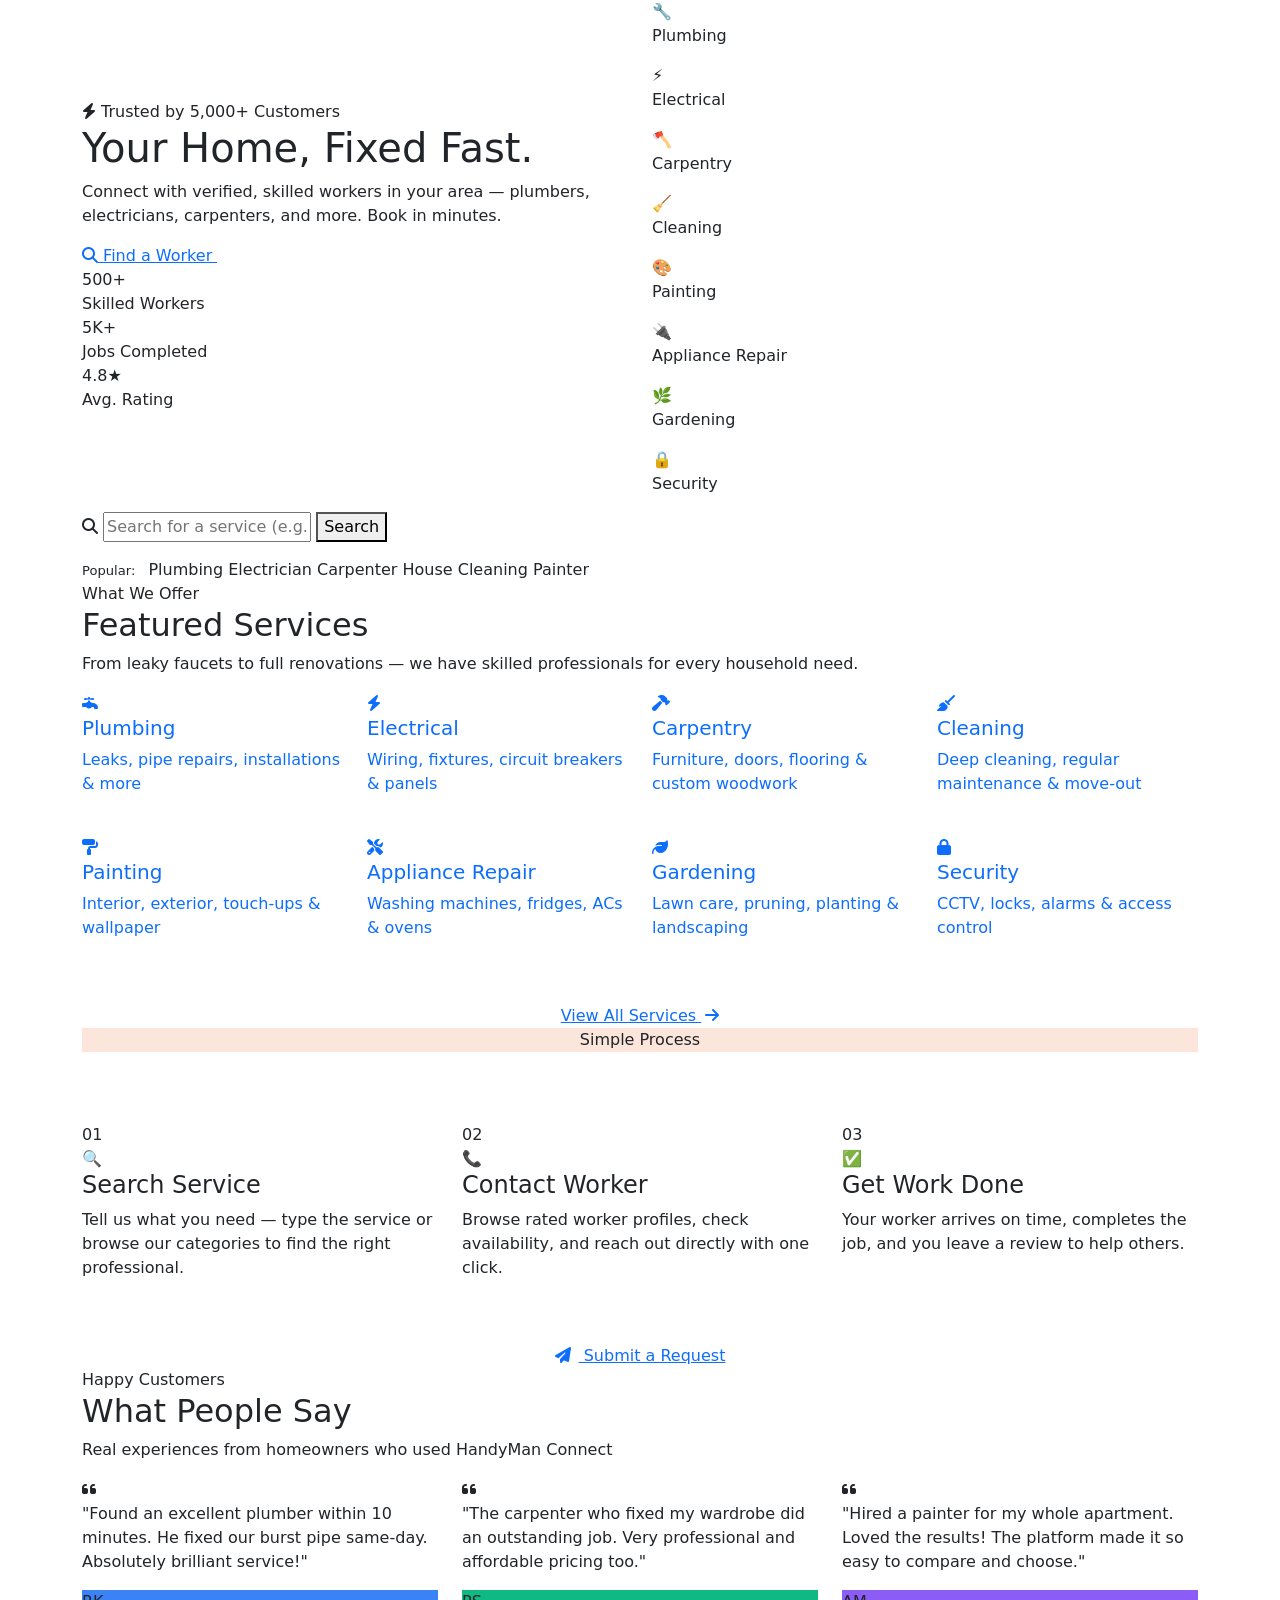
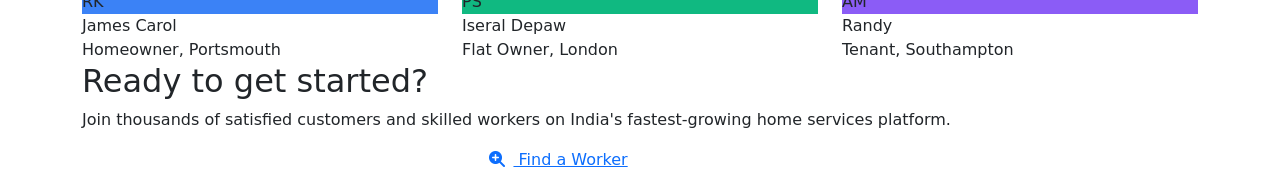
==== index.html @ c80f4ca5 "Create index.html" ====
<!DOCTYPE html>
<html lang="en">
<head>
  <meta charset="UTF-8" />
  <meta name="viewport" content="width=device-width, initial-scale=1.0"/>
  <title>HandyMan Connect — Find Local Workers</title>
  <meta name="description" content="Connect with trusted local plumbers, electricians, carpenters and more. HandyMan Connect — fast, easy, reliable.">

  <!-- Bootstrap 5 -->
  <link rel="stylesheet" href="https://cdnjs.cloudflare.com/ajax/libs/bootstrap/5.3.2/css/bootstrap.min.css"/>
  <!-- Font Awesome -->
  <link rel="stylesheet" href="https://cdnjs.cloudflare.com/ajax/libs/font-awesome/6.5.0/css/all.min.css"/>
  <!-- Custom CSS -->
  <link rel="stylesheet" href="css/style.css"/>
</head>
<body>

  <!-- Navbar placeholder injected by components.js -->
  <div id="navbar-placeholder"></div>

  <!-- ═══════════════════════════════ HERO ═══════════════════════════════ -->
  <section class="hero-section">
    <div class="container">
      <div class="row align-items-center">

        <!-- Left: Content -->
        <div class="col-lg-6">
          <div class="hero-label">
            <i class="fas fa-bolt"></i> Trusted by 5,000+ Customers
          </div>
          <h1 class="hero-title">
            Your Home,
            <span class="highlight">Fixed Fast.</span>
          </h1>
          <p class="hero-subtitle">
            Connect with verified, skilled workers in your area — plumbers, electricians, carpenters, and more. Book in minutes.
          </p>
          <div class="hero-actions">
            <a href="pages/workers.html" class="btn-primary-c">
              <i class="fas fa-search"></i> Find a Worker
            </a>
            <a href="pages/register.html" class="btn-outline-c" style="color:rgba(255,255,255,0.8); border-color:rgba(255,255,255,0.3);">
              <i class="fas fa-user-plus"></i> Register as Worker
            </a>
          </div>
          <div class="hero-stats">
            <div class="hero-stat">
              <div class="number">500<span>+</span></div>
              <div class="desc">Skilled Workers</div>
            </div>
            <div class="hero-stat">
              <div class="number">5K<span>+</span></div>
              <div class="desc">Jobs Completed</div>
            </div>
            <div class="hero-stat">
              <div class="number">4.8<span>★</span></div>
              <div class="desc">Avg. Rating</div>
            </div>
          </div>
        </div>

        <!-- Right: Visual cards -->
        <div class="col-lg-6 hero-visual">
          <div class="hero-card-grid">
            <div class="hero-mini-card">
              <div class="icon">🔧</div>
              <p>Plumbing</p>
            </div>
            <div class="hero-mini-card">
              <div class="icon">⚡</div>
              <p>Electrical</p>
            </div>
            <div class="hero-mini-card">
              <div class="icon">🪓</div>
              <p>Carpentry</p>
            </div>
            <div class="hero-mini-card">
              <div class="icon">🧹</div>
              <p>Cleaning</p>
            </div>
            <div class="hero-mini-card">
              <div class="icon">🎨</div>
              <p>Painting</p>
            </div>
            <div class="hero-mini-card">
              <div class="icon">🔌</div>
              <p>Appliance Repair</p>
            </div>
            <div class="hero-mini-card">
              <div class="icon">🌿</div>
              <p>Gardening</p>
            </div>
            <div class="hero-mini-card">
              <div class="icon">🔒</div>
              <p>Security</p>
            </div>
          </div>
        </div>

      </div>
    </div>
  </section>

  <!-- ═══════════════════════════ SEARCH BAR ════════════════════════════ -->
  <section class="search-section">
    <div class="container">
      <div class="search-bar-wrap">
        <span class="search-icon"><i class="fas fa-search"></i></span>
        <input type="text" id="mainSearch" placeholder="Search for a service (e.g. plumber, electrician...)"/>
        <button id="searchBtn">Search</button>
      </div>
      <div class="search-tags mt-3">
        <span class="me-2" style="color:var(--text-muted); font-size:0.82rem">Popular:</span>
        <span class="search-tag">Plumbing</span>
        <span class="search-tag">Electrician</span>
        <span class="search-tag">Carpenter</span>
        <span class="search-tag">House Cleaning</span>
        <span class="search-tag">Painter</span>
      </div>
    </div>
  </section>

  <!-- ═══════════════════════════ FEATURED SERVICES ═════════════════════════════ -->
  <section class="section-padding">
    <div class="container">
      <div class="section-header reveal">
        <div class="label">What We Offer</div>
        <h2>Featured Services</h2>
        <p>From leaky faucets to full renovations — we have skilled professionals for every household need.</p>
      </div>
      <div class="row g-4">
        <!-- Plumbing -->
        <div class="col-6 col-md-4 col-lg-3 reveal">
          <a href="pages/services.html" class="text-decoration-none">
            <div class="service-card">
              <div class="svc-icon svc-plumbing"><i class="fas fa-faucet"></i></div>
              <h5>Plumbing</h5>
              <p>Leaks, pipe repairs, installations & more</p>
            </div>
          </a>
        </div>
        <!-- Electrical -->
        <div class="col-6 col-md-4 col-lg-3 reveal">
          <a href="pages/services.html" class="text-decoration-none">
            <div class="service-card">
              <div class="svc-icon svc-electrical"><i class="fas fa-bolt"></i></div>
              <h5>Electrical</h5>
              <p>Wiring, fixtures, circuit breakers & panels</p>
            </div>
          </a>
        </div>
        <!-- Carpentry -->
        <div class="col-6 col-md-4 col-lg-3 reveal">
          <a href="pages/services.html" class="text-decoration-none">
            <div class="service-card">
              <div class="svc-icon svc-carpentry"><i class="fas fa-hammer"></i></div>
              <h5>Carpentry</h5>
              <p>Furniture, doors, flooring & custom woodwork</p>
            </div>
          </a>
        </div>
        <!-- Cleaning -->
        <div class="col-6 col-md-4 col-lg-3 reveal">
          <a href="pages/services.html" class="text-decoration-none">
            <div class="service-card">
              <div class="svc-icon svc-cleaning"><i class="fas fa-broom"></i></div>
              <h5>Cleaning</h5>
              <p>Deep cleaning, regular maintenance & move-out</p>
            </div>
          </a>
        </div>
        <!-- Painting -->
        <div class="col-6 col-md-4 col-lg-3 reveal">
          <a href="pages/services.html" class="text-decoration-none">
            <div class="service-card">
              <div class="svc-icon svc-painting"><i class="fas fa-paint-roller"></i></div>
              <h5>Painting</h5>
              <p>Interior, exterior, touch-ups & wallpaper</p>
            </div>
          </a>
        </div>
        <!-- Appliance Repair -->
        <div class="col-6 col-md-4 col-lg-3 reveal">
          <a href="pages/services.html" class="text-decoration-none">
            <div class="service-card">
              <div class="svc-icon svc-appliance"><i class="fas fa-tools"></i></div>
              <h5>Appliance Repair</h5>
              <p>Washing machines, fridges, ACs & ovens</p>
            </div>
          </a>
        </div>
        <!-- Gardening -->
        <div class="col-6 col-md-4 col-lg-3 reveal">
          <a href="pages/services.html" class="text-decoration-none">
            <div class="service-card">
              <div class="svc-icon svc-gardening"><i class="fas fa-leaf"></i></div>
              <h5>Gardening</h5>
              <p>Lawn care, pruning, planting & landscaping</p>
            </div>
          </a>
        </div>
        <!-- Security -->
        <div class="col-6 col-md-4 col-lg-3 reveal">
          <a href="pages/services.html" class="text-decoration-none">
            <div class="service-card">
              <div class="svc-icon svc-security"><i class="fas fa-lock"></i></div>
              <h5>Security</h5>
              <p>CCTV, locks, alarms & access control</p>
            </div>
          </a>
        </div>
      </div>
      <div class="text-center mt-5">
        <a href="pages/services.html" class="btn-outline-c">View All Services <i class="fas fa-arrow-right ms-1"></i></a>
      </div>
    </div>
  </section>

  <!-- ══════════════════════════ HOW IT WORKS ═══════════════════════════ -->
  <section class="section-padding steps-section">
    <div class="container">
      <div class="section-header reveal text-center">
        <div class="label" style="background:rgba(232,80,10,0.15); color:var(--accent)">Simple Process</div>
        <h2 style="color:white">How It Works</h2>
        <p style="color:rgba(255,255,255,0.55); margin:0 auto">Get your household tasks done in just 3 easy steps</p>
      </div>
      <div class="row g-4 justify-content-center">
        <div class="col-md-4 reveal">
          <div class="step-card">
            <div class="step-number">01</div>
            <div class="step-icon">🔍</div>
            <h4>Search Service</h4>
            <p>Tell us what you need — type the service or browse our categories to find the right professional.</p>
          </div>
        </div>
        <div class="col-md-4 reveal">
          <div class="step-card">
            <div class="step-number">02</div>
            <div class="step-icon">📞</div>
            <h4>Contact Worker</h4>
            <p>Browse rated worker profiles, check availability, and reach out directly with one click.</p>
          </div>
        </div>
        <div class="col-md-4 reveal">
          <div class="step-card">
            <div class="step-number">03</div>
            <div class="step-icon">✅</div>
            <h4>Get Work Done</h4>
            <p>Your worker arrives on time, completes the job, and you leave a review to help others.</p>
          </div>
        </div>
      </div>
      <div class="text-center mt-5">
        <a href="pages/request.html" class="btn-primary-c">
          <i class="fas fa-paper-plane me-2"></i> Submit a Request
        </a>
      </div>
    </div>
  </section>

  <!-- ═════════════════════════ TESTIMONIALS ═══════════════════════════ -->
  <section class="section-padding bg-light-c">
    <div class="container">
      <div class="section-header reveal">
        <div class="label">Happy Customers</div>
        <h2>What People Say</h2>
        <p>Real experiences from homeowners who used HandyMan Connect</p>
      </div>
      <div class="row g-4">
        <div class="col-md-4 reveal">
          <div class="testimonial-card">
            <div class="quote-icon"><i class="fas fa-quote-left"></i></div>
            <p>"Found an excellent plumber within 10 minutes. He fixed our burst pipe same-day. Absolutely brilliant service!"</p>
            <div class="reviewer">
              <div class="reviewer-avatar" style="background:#3B82F6">RK</div>
              <div>
                <div class="reviewer-name">James Carol</div>
                <div class="reviewer-role">Homeowner, Portsmouth</div>
              </div>
            </div>
          </div>
        </div>
        <div class="col-md-4 reveal">
          <div class="testimonial-card">
            <div class="quote-icon"><i class="fas fa-quote-left"></i></div>
            <p>"The carpenter who fixed my wardrobe did an outstanding job. Very professional and affordable pricing too."</p>
            <div class="reviewer">
              <div class="reviewer-avatar" style="background:#10B981">PS</div>
              <div>
                <div class="reviewer-name">Iseral Depaw</div>
                <div class="reviewer-role">Flat Owner, London</div>
              </div>
            </div>
          </div>
        </div>
        <div class="col-md-4 reveal">
          <div class="testimonial-card">
            <div class="quote-icon"><i class="fas fa-quote-left"></i></div>
            <p>"Hired a painter for my whole apartment. Loved the results! The platform made it so easy to compare and choose."</p>
            <div class="reviewer">
              <div class="reviewer-avatar" style="background:#8B5CF6">AM</div>
              <div>
                <div class="reviewer-name">Randy</div>
                <div class="reviewer-role">Tenant, Southampton</div>
              </div>
            </div>
          </div>
        </div>
      </div>
    </div>
  </section>

  <!-- ═══════════════════════════ CTA BANNER ════════════════════════════ -->
  <section class="cta-banner">
    <div class="container position-relative">
      <h2>Ready to get started?</h2>
      <p>Join thousands of satisfied customers and skilled workers on India's fastest-growing home services platform.</p>
      <div class="d-flex gap-3 justify-content-center flex-wrap">
        <a href="pages/request.html" class="btn-dark-c">
          <i class="fas fa-search-plus me-2"></i> Find a Worker
        </a>
        <a href="pages/register.html" class="btn-outline-c" style="border-color:rgba(255,255,255,0.4); color:white">
          <i class="fas fa-user-plus me-2"></i> Join as Worker
        </a>
      </div>
    </div>
  </section>

  <!-- Footer placeholder -->
  <div id="footer-placeholder"></div>

  <!-- Bootstrap JS -->
  <script src="https://cdnjs.cloudflare.com/ajax/libs/bootstrap/5.3.2/js/bootstrap.bundle.min.js"></script>
  <!-- Components -->
  <script src="js/components.js"></script>
  <!-- Main JS -->
  <script src="js/main.js"></script>
</body>
</html>
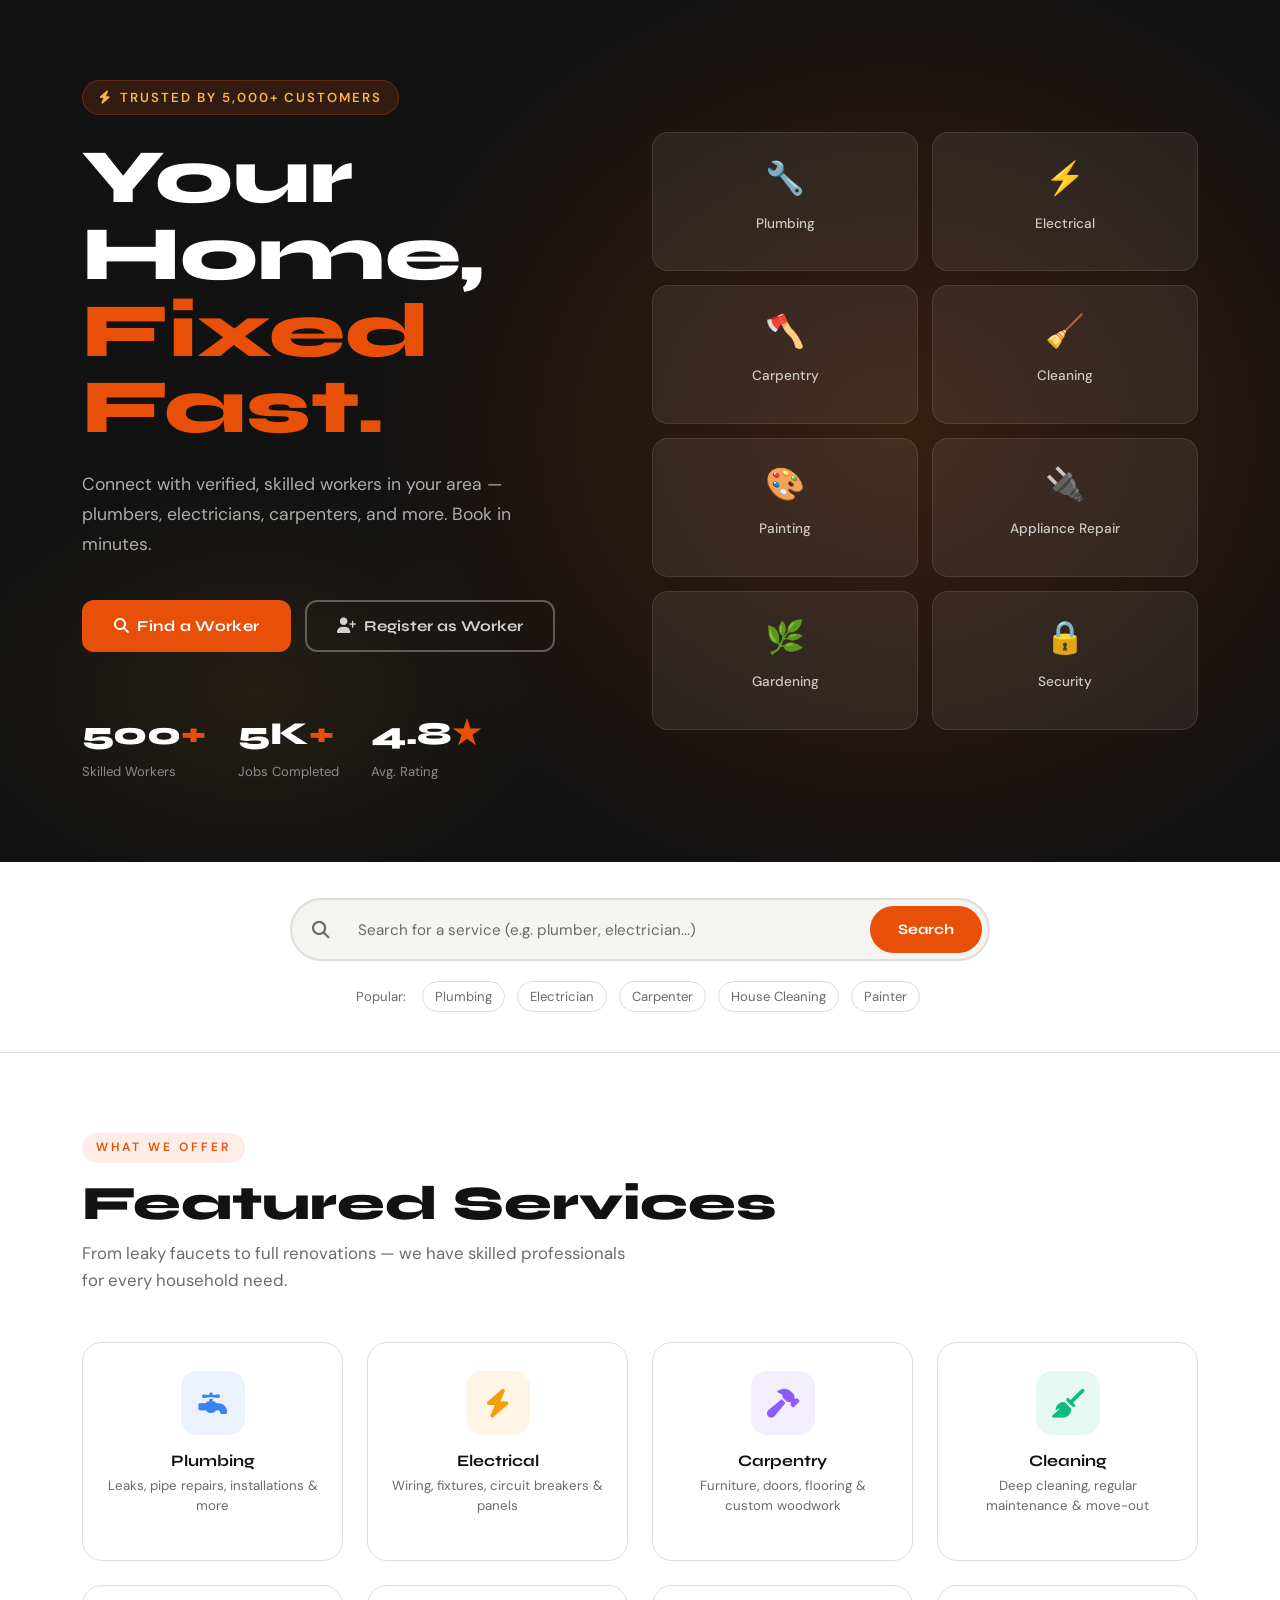
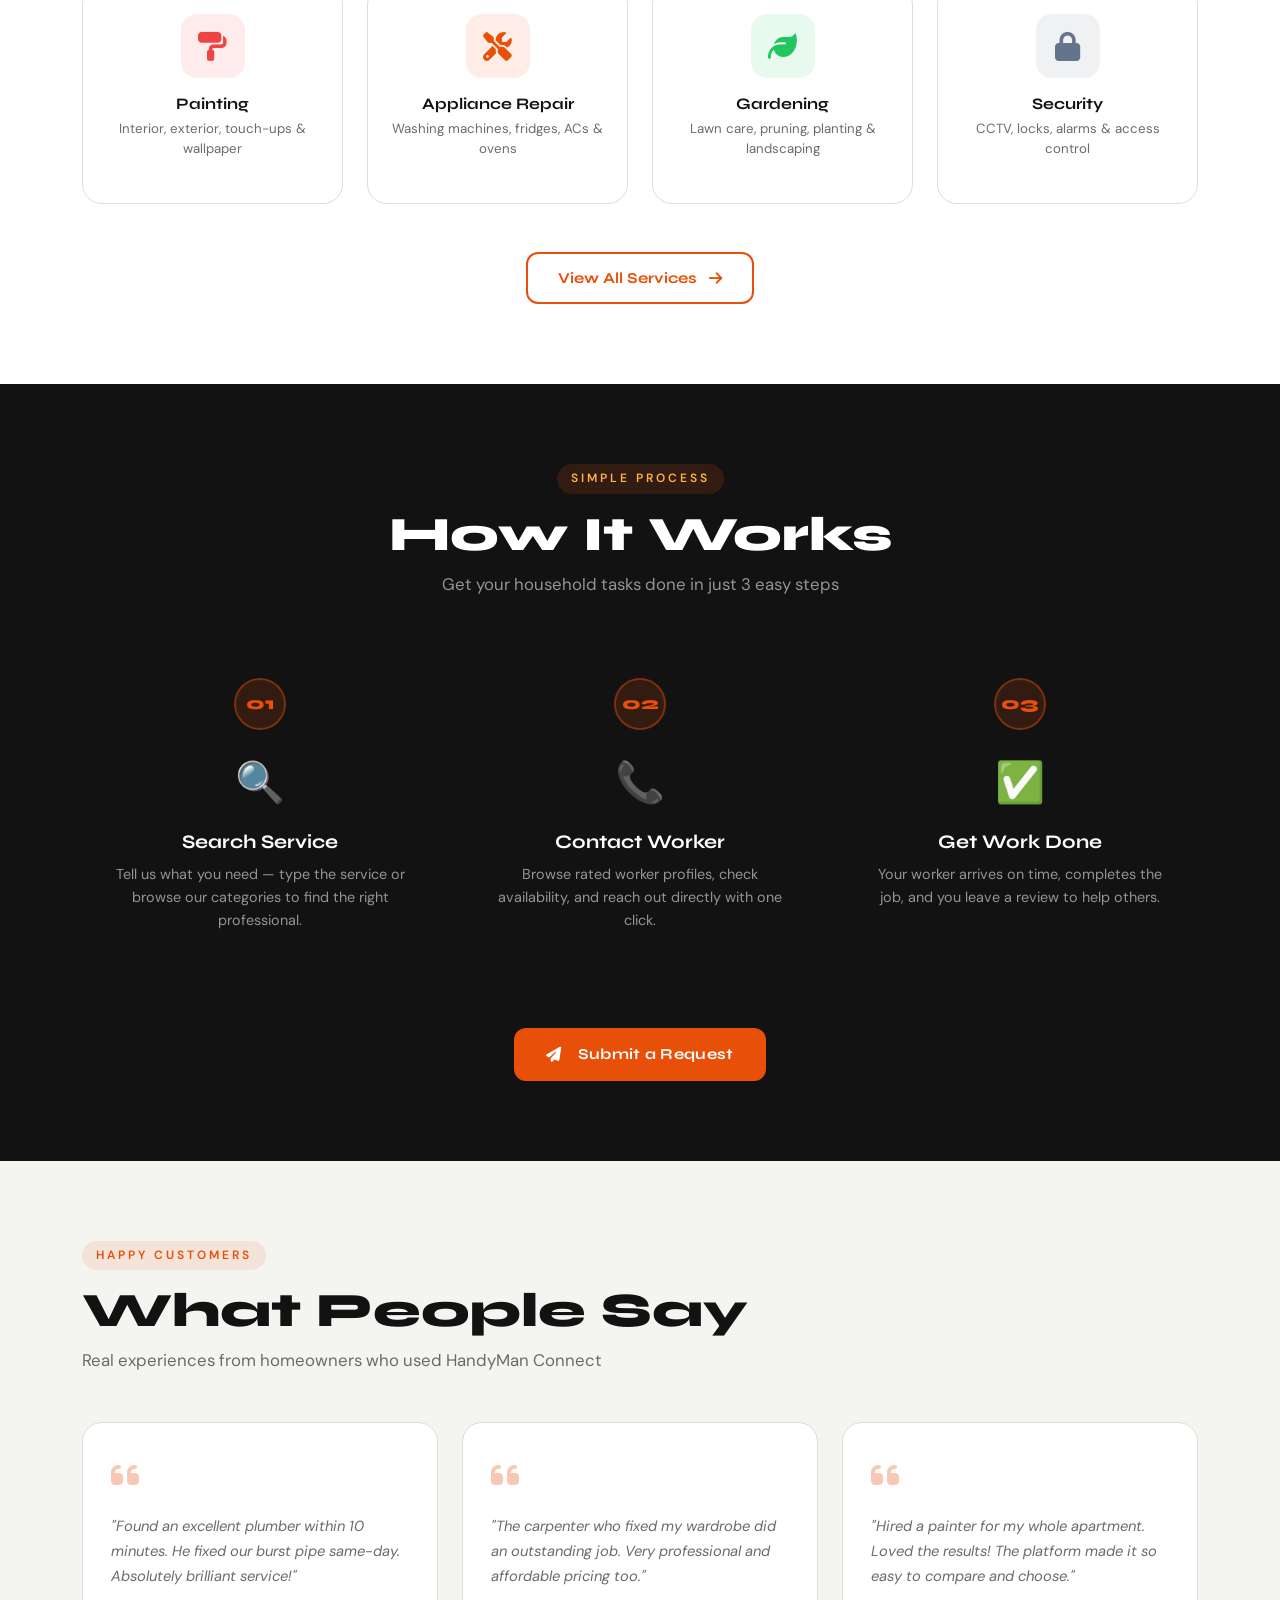
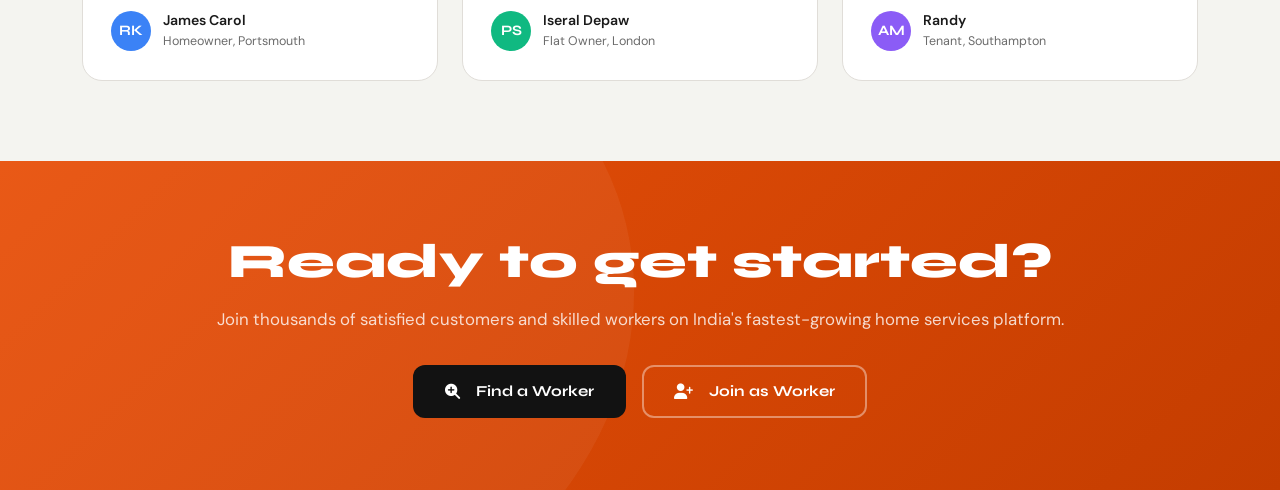
==== commit f688e6ed: "Update index.html" ====
--- a/index.html
+++ b/index.html
@@ -11,7 +11,7 @@
   <!-- Font Awesome -->
   <link rel="stylesheet" href="https://cdnjs.cloudflare.com/ajax/libs/font-awesome/6.5.0/css/all.min.css"/>
   <!-- Custom CSS -->
-  <link rel="stylesheet" href="css/style.css"/>
+  <link rel="stylesheet" href="./style.css"/>
 </head>
 <body>
 
--- a/style.css
+++ b/style.css
@@ -0,0 +1,929 @@
+/* ============================================================
+   HandyMan Connect — Main Stylesheet
+   Author: MBA Project
+   Description: Global styles, components, and utilities
+   ============================================================ */
+
+/* ── Google Fonts ── */
+@import url('https://fonts.googleapis.com/css2?family=Syne:wght@400;600;700;800&family=DM+Sans:ital,wght@0,300;0,400;0,500;0,600;1,400&display=swap');
+
+/* ── CSS Variables ── */
+:root {
+  --primary:      #E8500A;
+  --primary-dark: #C43D00;
+  --primary-light:#FF7A40;
+  --accent:       #FFB347;
+  --dark:         #121212;
+  --dark-2:       #1E1E1E;
+  --dark-3:       #2A2A2A;
+  --mid:          #3D3D3D;
+  --light-gray:   #F4F4F0;
+  --border:       #E0DDD8;
+  --text:         #1A1A1A;
+  --text-muted:   #6B6B6B;
+  --white:        #FFFFFF;
+  --success:      #22C55E;
+  --warning:      #F59E0B;
+  --radius:       12px;
+  --radius-lg:    20px;
+  --shadow:       0 4px 24px rgba(0,0,0,0.08);
+  --shadow-lg:    0 12px 48px rgba(0,0,0,0.14);
+  --font-display: 'Syne', sans-serif;
+  --font-body:    'DM Sans', sans-serif;
+  --transition:   all 0.25s ease;
+}
+
+/* ── Reset & Base ── */
+*, *::before, *::after { box-sizing: border-box; margin: 0; padding: 0; }
+html { scroll-behavior: smooth; }
+body {
+  font-family: var(--font-body);
+  color: var(--text);
+  background: var(--white);
+  line-height: 1.6;
+  font-size: 16px;
+}
+img { max-width: 100%; display: block; }
+a { text-decoration: none; color: inherit; transition: var(--transition); }
+ul { list-style: none; }
+
+/* ── Typography ── */
+h1, h2, h3, h4, h5, h6 {
+  font-family: var(--font-display);
+  font-weight: 700;
+  line-height: 1.2;
+}
+
+/* ── Utility Classes ── */
+.section-padding   { padding: 80px 0; }
+.section-sm        { padding: 56px 0; }
+.text-primary-c    { color: var(--primary) !important; }
+.bg-light-c        { background: var(--light-gray); }
+.fw-display        { font-family: var(--font-display); }
+.container-narrow  { max-width: 820px; margin: 0 auto; }
+
+/* ── Section Header ── */
+.section-header { margin-bottom: 48px; }
+.section-header .label {
+  display: inline-block;
+  font-size: 12px;
+  font-weight: 600;
+  letter-spacing: 3px;
+  text-transform: uppercase;
+  color: var(--primary);
+  background: rgba(232,80,10,0.10);
+  padding: 5px 14px;
+  border-radius: 100px;
+  margin-bottom: 12px;
+}
+.section-header h2 {
+  font-size: clamp(2rem, 4vw, 3rem);
+  font-weight: 800;
+  color: var(--dark);
+}
+.section-header p {
+  color: var(--text-muted);
+  font-size: 1.05rem;
+  max-width: 560px;
+}
+
+/* ── Buttons ── */
+.btn-primary-c {
+  background: var(--primary);
+  color: var(--white);
+  border: none;
+  padding: 14px 32px;
+  border-radius: var(--radius);
+  font-family: var(--font-display);
+  font-weight: 700;
+  font-size: 0.95rem;
+  cursor: pointer;
+  display: inline-flex;
+  align-items: center;
+  gap: 8px;
+  transition: var(--transition);
+  letter-spacing: 0.3px;
+}
+.btn-primary-c:hover {
+  background: var(--primary-dark);
+  color: var(--white);
+  transform: translateY(-2px);
+  box-shadow: 0 8px 24px rgba(232,80,10,0.35);
+}
+.btn-outline-c {
+  background: transparent;
+  color: var(--primary);
+  border: 2px solid var(--primary);
+  padding: 12px 30px;
+  border-radius: var(--radius);
+  font-family: var(--font-display);
+  font-weight: 700;
+  font-size: 0.95rem;
+  cursor: pointer;
+  display: inline-flex;
+  align-items: center;
+  gap: 8px;
+  transition: var(--transition);
+}
+.btn-outline-c:hover {
+  background: var(--primary);
+  color: var(--white);
+  transform: translateY(-2px);
+}
+.btn-dark-c {
+  background: var(--dark);
+  color: var(--white);
+  padding: 14px 32px;
+  border-radius: var(--radius);
+  font-family: var(--font-display);
+  font-weight: 700;
+  font-size: 0.95rem;
+  border: none;
+  cursor: pointer;
+  display: inline-flex;
+  align-items: center;
+  gap: 8px;
+  transition: var(--transition);
+}
+.btn-dark-c:hover {
+  background: var(--dark-3);
+  color: var(--white);
+  transform: translateY(-2px);
+}
+
+/* ── Navbar ── */
+.navbar-main {
+  background: rgba(255,255,255,0.95);
+  backdrop-filter: blur(12px);
+  border-bottom: 1px solid var(--border);
+  padding: 0;
+  position: sticky;
+  top: 0;
+  z-index: 1000;
+  transition: box-shadow 0.3s;
+}
+.navbar-main.scrolled { box-shadow: var(--shadow); }
+.navbar-main .navbar-brand {
+  font-family: var(--font-display);
+  font-weight: 800;
+  font-size: 1.5rem;
+  color: var(--dark);
+  display: flex;
+  align-items: center;
+  gap: 8px;
+}
+.navbar-main .brand-icon {
+  width: 36px; height: 36px;
+  background: var(--primary);
+  border-radius: 8px;
+  display: flex; align-items: center; justify-content: center;
+  color: white; font-size: 1.1rem;
+}
+.navbar-main .brand-text span { color: var(--primary); }
+.navbar-main .nav-link {
+  font-family: var(--font-body);
+  font-weight: 500;
+  font-size: 0.92rem;
+  color: var(--text-muted) !important;
+  padding: 8px 14px !important;
+  border-radius: 8px;
+  transition: var(--transition);
+}
+.navbar-main .nav-link:hover,
+.navbar-main .nav-link.active {
+  color: var(--primary) !important;
+  background: rgba(232,80,10,0.08);
+}
+.navbar-main .nav-cta {
+  background: var(--primary);
+  color: white !important;
+  border-radius: var(--radius);
+  padding: 8px 20px !important;
+  font-weight: 600;
+}
+.navbar-main .nav-cta:hover {
+  background: var(--primary-dark) !important;
+  color: white !important;
+}
+.navbar-toggler {
+  border: none;
+  padding: 6px;
+  border-radius: 8px;
+  color: var(--dark);
+}
+.navbar-toggler:focus { box-shadow: none; }
+
+/* ── Hero ── */
+.hero-section {
+  background: var(--dark);
+  min-height: 92vh;
+  display: flex;
+  align-items: center;
+  position: relative;
+  overflow: hidden;
+  padding: 80px 0;
+}
+.hero-section::before {
+  content: '';
+  position: absolute;
+  inset: 0;
+  background:
+    radial-gradient(ellipse 60% 80% at 70% 50%, rgba(232,80,10,0.18) 0%, transparent 70%),
+    radial-gradient(ellipse 40% 40% at 20% 80%, rgba(255,179,71,0.08) 0%, transparent 60%);
+}
+.hero-section .container { position: relative; z-index: 1; }
+.hero-label {
+  display: inline-flex;
+  align-items: center;
+  gap: 8px;
+  background: rgba(232,80,10,0.15);
+  border: 1px solid rgba(232,80,10,0.3);
+  color: var(--accent);
+  font-size: 0.82rem;
+  font-weight: 600;
+  letter-spacing: 2px;
+  text-transform: uppercase;
+  padding: 6px 16px;
+  border-radius: 100px;
+  margin-bottom: 24px;
+  animation: fadeUp 0.6s ease both;
+}
+.hero-title {
+  font-family: var(--font-display);
+  font-size: clamp(2.8rem, 6vw, 5.5rem);
+  font-weight: 800;
+  color: var(--white);
+  line-height: 1.0;
+  margin-bottom: 24px;
+  animation: fadeUp 0.6s 0.1s ease both;
+}
+.hero-title .highlight {
+  color: var(--primary);
+  display: block;
+}
+.hero-subtitle {
+  color: rgba(255,255,255,0.65);
+  font-size: 1.1rem;
+  max-width: 500px;
+  margin-bottom: 40px;
+  animation: fadeUp 0.6s 0.2s ease both;
+  line-height: 1.7;
+}
+.hero-actions {
+  display: flex;
+  gap: 14px;
+  flex-wrap: wrap;
+  animation: fadeUp 0.6s 0.3s ease both;
+}
+.hero-stats {
+  display: flex;
+  gap: 32px;
+  margin-top: 56px;
+  animation: fadeUp 0.6s 0.4s ease both;
+  flex-wrap: wrap;
+}
+.hero-stat .number {
+  font-family: var(--font-display);
+  font-size: 2rem;
+  font-weight: 800;
+  color: var(--white);
+}
+.hero-stat .number span { color: var(--primary); }
+.hero-stat .desc {
+  color: rgba(255,255,255,0.5);
+  font-size: 0.82rem;
+  margin-top: 2px;
+}
+.hero-visual {
+  animation: fadeIn 0.8s 0.3s ease both;
+}
+.hero-card-grid {
+  display: grid;
+  grid-template-columns: 1fr 1fr;
+  gap: 14px;
+}
+.hero-mini-card {
+  background: rgba(255,255,255,0.07);
+  border: 1px solid rgba(255,255,255,0.1);
+  border-radius: 16px;
+  padding: 20px;
+  text-align: center;
+  transition: var(--transition);
+  backdrop-filter: blur(10px);
+}
+.hero-mini-card:hover { background: rgba(255,255,255,0.12); transform: translateY(-4px); }
+.hero-mini-card .icon {
+  font-size: 2rem;
+  margin-bottom: 8px;
+}
+.hero-mini-card p {
+  color: rgba(255,255,255,0.75);
+  font-size: 0.85rem;
+  font-weight: 500;
+}
+
+/* ── Search Bar ── */
+.search-section {
+  background: var(--white);
+  padding: 36px 0;
+  border-bottom: 1px solid var(--border);
+}
+.search-bar-wrap {
+  background: var(--light-gray);
+  border: 2px solid var(--border);
+  border-radius: 100px;
+  display: flex;
+  align-items: center;
+  overflow: hidden;
+  transition: var(--transition);
+  max-width: 700px;
+  margin: 0 auto;
+}
+.search-bar-wrap:focus-within {
+  border-color: var(--primary);
+  box-shadow: 0 0 0 4px rgba(232,80,10,0.1);
+}
+.search-bar-wrap .search-icon {
+  padding: 0 16px 0 20px;
+  color: var(--text-muted);
+  font-size: 1.1rem;
+}
+.search-bar-wrap input {
+  flex: 1;
+  border: none;
+  background: transparent;
+  padding: 16px 12px;
+  font-family: var(--font-body);
+  font-size: 0.95rem;
+  color: var(--text);
+  outline: none;
+}
+.search-bar-wrap input::placeholder { color: var(--text-muted); }
+.search-bar-wrap button {
+  background: var(--primary);
+  color: white;
+  border: none;
+  padding: 12px 28px;
+  margin: 6px;
+  border-radius: 100px;
+  font-family: var(--font-display);
+  font-weight: 700;
+  font-size: 0.9rem;
+  cursor: pointer;
+  transition: var(--transition);
+}
+.search-bar-wrap button:hover { background: var(--primary-dark); }
+.search-tags {
+  text-align: center;
+  margin-top: 16px;
+  color: var(--text-muted);
+  font-size: 0.85rem;
+}
+.search-tag {
+  display: inline-block;
+  background: var(--white);
+  border: 1px solid var(--border);
+  border-radius: 100px;
+  padding: 4px 12px;
+  margin: 4px;
+  font-size: 0.82rem;
+  cursor: pointer;
+  transition: var(--transition);
+}
+.search-tag:hover { border-color: var(--primary); color: var(--primary); }
+
+/* ── Service Cards ── */
+.service-card {
+  background: var(--white);
+  border: 1.5px solid var(--border);
+  border-radius: var(--radius-lg);
+  padding: 28px 24px;
+  text-align: center;
+  transition: var(--transition);
+  cursor: pointer;
+  height: 100%;
+}
+.service-card:hover {
+  border-color: var(--primary);
+  transform: translateY(-6px);
+  box-shadow: var(--shadow-lg);
+}
+.service-card .svc-icon {
+  width: 64px; height: 64px;
+  border-radius: 16px;
+  display: flex; align-items: center; justify-content: center;
+  font-size: 1.8rem;
+  margin: 0 auto 16px;
+}
+.service-card h5 {
+  font-family: var(--font-display);
+  font-weight: 700;
+  font-size: 1rem;
+  margin-bottom: 6px;
+  color: var(--dark);
+}
+.service-card p {
+  font-size: 0.83rem;
+  color: var(--text-muted);
+  line-height: 1.5;
+}
+.svc-plumbing    { background: rgba(59,130,246,0.1);  color: #3B82F6; }
+.svc-electrical  { background: rgba(245,158,11,0.1);  color: #F59E0B; }
+.svc-carpentry   { background: rgba(139,92,246,0.1);  color: #8B5CF6; }
+.svc-cleaning    { background: rgba(16,185,129,0.1);  color: #10B981; }
+.svc-painting    { background: rgba(239,68,68,0.1);   color: #EF4444; }
+.svc-appliance   { background: rgba(232,80,10,0.1);   color: var(--primary); }
+.svc-gardening   { background: rgba(34,197,94,0.1);   color: #22C55E; }
+.svc-security    { background: rgba(100,116,139,0.1); color: #64748B; }
+
+/* ── How It Works ── */
+.steps-section { background: var(--dark); }
+.step-card {
+  text-align: center;
+  padding: 32px 24px;
+  position: relative;
+}
+.step-number {
+  width: 52px; height: 52px;
+  border-radius: 50%;
+  background: rgba(232,80,10,0.15);
+  border: 2px solid rgba(232,80,10,0.4);
+  color: var(--primary);
+  font-family: var(--font-display);
+  font-weight: 800;
+  font-size: 1.1rem;
+  display: flex; align-items: center; justify-content: center;
+  margin: 0 auto 20px;
+}
+.step-icon {
+  font-size: 2.5rem;
+  margin-bottom: 16px;
+}
+.step-card h4 {
+  font-family: var(--font-display);
+  color: var(--white);
+  font-size: 1.2rem;
+  margin-bottom: 10px;
+}
+.step-card p { color: rgba(255,255,255,0.55); font-size: 0.9rem; }
+.step-connector {
+  position: absolute;
+  top: 52px;
+  right: -15%;
+  width: 30%;
+  height: 2px;
+  background: linear-gradient(to right, var(--primary), transparent);
+  opacity: 0.4;
+}
+
+/* ── Worker Cards ── */
+.worker-card {
+  background: var(--white);
+  border: 1.5px solid var(--border);
+  border-radius: var(--radius-lg);
+  overflow: hidden;
+  transition: var(--transition);
+  height: 100%;
+}
+.worker-card:hover {
+  border-color: var(--primary);
+  box-shadow: var(--shadow-lg);
+  transform: translateY(-4px);
+}
+.worker-card .card-top {
+  background: linear-gradient(135deg, var(--dark) 0%, var(--dark-3) 100%);
+  padding: 28px 24px 20px;
+  position: relative;
+}
+.worker-card .availability-badge {
+  position: absolute;
+  top: 16px; right: 16px;
+  font-size: 0.72rem;
+  font-weight: 600;
+  padding: 4px 10px;
+  border-radius: 100px;
+}
+.available   { background: rgba(34,197,94,0.15);  color: #22C55E; border: 1px solid rgba(34,197,94,0.3); }
+.unavailable { background: rgba(239,68,68,0.15);  color: #EF4444; border: 1px solid rgba(239,68,68,0.3); }
+.worker-avatar {
+  width: 60px; height: 60px;
+  border-radius: 50%;
+  background: var(--primary);
+  color: white;
+  font-family: var(--font-display);
+  font-weight: 800;
+  font-size: 1.4rem;
+  display: flex; align-items: center; justify-content: center;
+  margin-bottom: 12px;
+  border: 3px solid rgba(255,255,255,0.15);
+}
+.worker-card .worker-name {
+  font-family: var(--font-display);
+  font-weight: 700;
+  color: var(--white);
+  font-size: 1.05rem;
+}
+.worker-card .worker-skill {
+  color: var(--accent);
+  font-size: 0.82rem;
+  font-weight: 500;
+}
+.worker-card .card-body-c {
+  padding: 20px 24px;
+}
+.worker-meta {
+  display: flex;
+  flex-direction: column;
+  gap: 8px;
+  margin-bottom: 16px;
+}
+.worker-meta-item {
+  display: flex;
+  align-items: center;
+  gap: 8px;
+  font-size: 0.85rem;
+  color: var(--text-muted);
+}
+.worker-meta-item i { color: var(--primary); width: 14px; }
+.star-rating { color: var(--warning); font-size: 0.8rem; }
+.rating-text { font-size: 0.82rem; color: var(--text-muted); margin-left: 4px; }
+.worker-card .btn-contact {
+  width: 100%;
+  background: var(--primary);
+  color: white;
+  border: none;
+  border-radius: var(--radius);
+  padding: 12px;
+  font-family: var(--font-display);
+  font-weight: 700;
+  font-size: 0.9rem;
+  cursor: pointer;
+  transition: var(--transition);
+  margin-top: 4px;
+}
+.worker-card .btn-contact:hover {
+  background: var(--primary-dark);
+  transform: none;
+  box-shadow: 0 4px 16px rgba(232,80,10,0.3);
+}
+
+/* ── Filter Bar ── */
+.filter-bar {
+  background: var(--white);
+  border: 1.5px solid var(--border);
+  border-radius: var(--radius-lg);
+  padding: 20px 24px;
+  margin-bottom: 32px;
+  display: flex;
+  gap: 16px;
+  flex-wrap: wrap;
+  align-items: flex-end;
+}
+.filter-group { flex: 1; min-width: 160px; }
+.filter-group label {
+  display: block;
+  font-size: 0.78rem;
+  font-weight: 600;
+  color: var(--text-muted);
+  text-transform: uppercase;
+  letter-spacing: 1px;
+  margin-bottom: 6px;
+}
+.filter-group select,
+.filter-group input {
+  width: 100%;
+  border: 1.5px solid var(--border);
+  border-radius: var(--radius);
+  padding: 10px 14px;
+  font-family: var(--font-body);
+  font-size: 0.9rem;
+  color: var(--text);
+  background: var(--light-gray);
+  outline: none;
+  transition: var(--transition);
+}
+.filter-group select:focus,
+.filter-group input:focus {
+  border-color: var(--primary);
+  background: white;
+  box-shadow: 0 0 0 3px rgba(232,80,10,0.08);
+}
+
+/* ── Forms ── */
+.form-section { background: var(--light-gray); }
+.form-card {
+  background: var(--white);
+  border-radius: var(--radius-lg);
+  border: 1.5px solid var(--border);
+  padding: 40px;
+  box-shadow: var(--shadow);
+}
+.form-card h3 {
+  font-family: var(--font-display);
+  font-weight: 800;
+  font-size: 1.6rem;
+  margin-bottom: 6px;
+  color: var(--dark);
+}
+.form-card .subtitle {
+  color: var(--text-muted);
+  font-size: 0.9rem;
+  margin-bottom: 28px;
+}
+.form-divider {
+  height: 2px;
+  background: var(--light-gray);
+  margin: 24px 0;
+}
+.form-label-c {
+  font-size: 0.85rem;
+  font-weight: 600;
+  color: var(--text);
+  margin-bottom: 6px;
+  display: block;
+}
+.form-control-c {
+  width: 100%;
+  border: 1.5px solid var(--border);
+  border-radius: var(--radius);
+  padding: 12px 16px;
+  font-family: var(--font-body);
+  font-size: 0.92rem;
+  color: var(--text);
+  background: var(--white);
+  outline: none;
+  transition: var(--transition);
+}
+.form-control-c:focus {
+  border-color: var(--primary);
+  box-shadow: 0 0 0 3px rgba(232,80,10,0.10);
+}
+.form-control-c::placeholder { color: var(--text-muted); }
+textarea.form-control-c { resize: vertical; min-height: 110px; }
+.form-group-c { margin-bottom: 20px; }
+.form-row-c {
+  display: grid;
+  grid-template-columns: 1fr 1fr;
+  gap: 16px;
+}
+.success-toast {
+  display: none;
+  background: rgba(34,197,94,0.12);
+  border: 1px solid rgba(34,197,94,0.3);
+  color: #16A34A;
+  border-radius: var(--radius);
+  padding: 14px 20px;
+  margin-bottom: 20px;
+  font-size: 0.9rem;
+  font-weight: 500;
+  align-items: center;
+  gap: 10px;
+}
+
+/* ── About ── */
+.about-stat-card {
+  background: var(--white);
+  border: 1.5px solid var(--border);
+  border-radius: var(--radius-lg);
+  padding: 28px 24px;
+  text-align: center;
+}
+.about-stat-card .big-num {
+  font-family: var(--font-display);
+  font-size: 2.8rem;
+  font-weight: 800;
+  color: var(--primary);
+}
+.about-stat-card p { color: var(--text-muted); font-size: 0.88rem; margin-top: 4px; }
+.team-card {
+  background: var(--white);
+  border: 1.5px solid var(--border);
+  border-radius: var(--radius-lg);
+  overflow: hidden;
+  text-align: center;
+  transition: var(--transition);
+}
+.team-card:hover { transform: translateY(-4px); box-shadow: var(--shadow-lg); }
+.team-avatar {
+  width: 80px; height: 80px;
+  border-radius: 50%;
+  display: flex; align-items: center; justify-content: center;
+  font-family: var(--font-display);
+  font-weight: 800;
+  font-size: 1.6rem;
+  color: white;
+  margin: 28px auto 16px;
+}
+.team-card h5 { font-family: var(--font-display); font-weight: 700; font-size: 1rem; }
+.team-card .role { color: var(--primary); font-size: 0.82rem; font-weight: 500; margin-top: 4px; margin-bottom: 16px; }
+
+/* ── Contact ── */
+.contact-info-card {
+  background: var(--dark);
+  border-radius: var(--radius-lg);
+  padding: 36px;
+  height: 100%;
+}
+.contact-item {
+  display: flex;
+  gap: 16px;
+  margin-bottom: 28px;
+  align-items: flex-start;
+}
+.contact-item .ci-icon {
+  width: 44px; height: 44px;
+  background: rgba(232,80,10,0.15);
+  border-radius: 10px;
+  display: flex; align-items: center; justify-content: center;
+  color: var(--primary);
+  flex-shrink: 0;
+  font-size: 1rem;
+}
+.contact-item .ci-label {
+  font-size: 0.78rem;
+  font-weight: 600;
+  text-transform: uppercase;
+  letter-spacing: 1px;
+  color: rgba(255,255,255,0.4);
+  margin-bottom: 4px;
+}
+.contact-item .ci-val {
+  color: rgba(255,255,255,0.85);
+  font-size: 0.92rem;
+}
+.map-placeholder {
+  background: var(--light-gray);
+  border: 1.5px solid var(--border);
+  border-radius: var(--radius-lg);
+  height: 200px;
+  display: flex;
+  flex-direction: column;
+  align-items: center;
+  justify-content: center;
+  color: var(--text-muted);
+  font-size: 0.9rem;
+  margin-top: 20px;
+}
+.map-placeholder i { font-size: 2.5rem; color: var(--primary); margin-bottom: 8px; }
+
+/* ── Page Hero ── */
+.page-hero {
+  background: var(--dark);
+  padding: 64px 0;
+  position: relative;
+  overflow: hidden;
+}
+.page-hero::before {
+  content: '';
+  position: absolute;
+  inset: 0;
+  background: radial-gradient(ellipse 50% 100% at 80% 50%, rgba(232,80,10,0.15) 0%, transparent 70%);
+}
+.page-hero .container { position: relative; z-index: 1; }
+.page-hero .label {
+  display: inline-block;
+  background: rgba(232,80,10,0.15);
+  border: 1px solid rgba(232,80,10,0.3);
+  color: var(--accent);
+  font-size: 0.78rem;
+  font-weight: 600;
+  letter-spacing: 2px;
+  text-transform: uppercase;
+  padding: 5px 14px;
+  border-radius: 100px;
+  margin-bottom: 14px;
+}
+.page-hero h1 {
+  color: var(--white);
+  font-size: clamp(2rem, 5vw, 3.5rem);
+  font-weight: 800;
+}
+.page-hero p { color: rgba(255,255,255,0.6); margin-top: 12px; font-size: 1rem; max-width: 500px; }
+
+/* ── Footer ── */
+.footer {
+  background: var(--dark);
+  padding: 64px 0 0;
+}
+.footer .brand { font-family: var(--font-display); font-weight: 800; font-size: 1.4rem; color: white; margin-bottom: 12px; }
+.footer .brand span { color: var(--primary); }
+.footer .tagline { color: rgba(255,255,255,0.45); font-size: 0.88rem; max-width: 240px; line-height: 1.7; }
+.footer h6 {
+  font-family: var(--font-display);
+  font-weight: 700;
+  font-size: 0.88rem;
+  letter-spacing: 1.5px;
+  text-transform: uppercase;
+  color: rgba(255,255,255,0.4);
+  margin-bottom: 16px;
+}
+.footer-links li { margin-bottom: 10px; }
+.footer-links li a { color: rgba(255,255,255,0.65); font-size: 0.9rem; transition: var(--transition); }
+.footer-links li a:hover { color: var(--primary); padding-left: 4px; }
+.footer-bottom {
+  margin-top: 48px;
+  border-top: 1px solid rgba(255,255,255,0.08);
+  padding: 24px 0;
+  display: flex;
+  align-items: center;
+  justify-content: space-between;
+  flex-wrap: wrap;
+  gap: 16px;
+}
+.footer-bottom p { color: rgba(255,255,255,0.35); font-size: 0.82rem; }
+.social-links { display: flex; gap: 10px; }
+.social-link {
+  width: 36px; height: 36px;
+  border-radius: 8px;
+  background: rgba(255,255,255,0.06);
+  border: 1px solid rgba(255,255,255,0.1);
+  display: flex; align-items: center; justify-content: center;
+  color: rgba(255,255,255,0.5);
+  font-size: 0.85rem;
+  transition: var(--transition);
+}
+.social-link:hover { background: var(--primary); color: white; border-color: var(--primary); }
+
+/* ── CTA Banner ── */
+.cta-banner {
+  background: linear-gradient(135deg, var(--primary) 0%, var(--primary-dark) 100%);
+  padding: 72px 0;
+  text-align: center;
+  position: relative;
+  overflow: hidden;
+}
+.cta-banner::before {
+  content: '';
+  position: absolute;
+  top: -50%; left: -10%;
+  width: 60%; height: 200%;
+  background: rgba(255,255,255,0.05);
+  transform: rotate(-20deg);
+  border-radius: 50%;
+}
+.cta-banner h2 {
+  font-family: var(--font-display);
+  font-weight: 800;
+  font-size: clamp(1.8rem, 4vw, 3rem);
+  color: white;
+  margin-bottom: 16px;
+}
+.cta-banner p { color: rgba(255,255,255,0.8); font-size: 1.05rem; margin-bottom: 32px; }
+
+/* ── Testimonials ── */
+.testimonial-card {
+  background: var(--white);
+  border: 1.5px solid var(--border);
+  border-radius: var(--radius-lg);
+  padding: 28px;
+  height: 100%;
+  transition: var(--transition);
+}
+.testimonial-card:hover { box-shadow: var(--shadow-lg); }
+.testimonial-card .quote-icon { font-size: 2rem; color: var(--primary); opacity: 0.3; margin-bottom: 12px; }
+.testimonial-card p { color: var(--text-muted); font-size: 0.92rem; line-height: 1.7; margin-bottom: 20px; font-style: italic; }
+.testimonial-card .reviewer { display: flex; align-items: center; gap: 12px; }
+.reviewer-avatar {
+  width: 40px; height: 40px; border-radius: 50%;
+  background: var(--primary);
+  color: white;
+  display: flex; align-items: center; justify-content: center;
+  font-family: var(--font-display); font-weight: 700; font-size: 0.9rem;
+}
+.reviewer-name { font-weight: 600; font-size: 0.88rem; }
+.reviewer-role { color: var(--text-muted); font-size: 0.78rem; }
+
+/* ── Animations ── */
+@keyframes fadeUp {
+  from { opacity: 0; transform: translateY(24px); }
+  to   { opacity: 1; transform: translateY(0); }
+}
+@keyframes fadeIn {
+  from { opacity: 0; }
+  to   { opacity: 1; }
+}
+.animate-fade-up { animation: fadeUp 0.6s ease both; }
+
+/* ── Responsive ── */
+@media (max-width: 991px) {
+  .hero-section { min-height: auto; padding: 60px 0; }
+  .hero-visual { margin-top: 48px; }
+  .hero-card-grid { grid-template-columns: repeat(4,1fr); }
+  .step-connector { display: none; }
+  .form-row-c { grid-template-columns: 1fr; }
+}
+@media (max-width: 767px) {
+  .section-padding { padding: 56px 0; }
+  .hero-title { font-size: 2.4rem; }
+  .hero-stats { gap: 20px; }
+  .form-card { padding: 24px 20px; }
+  .filter-bar { flex-direction: column; }
+  .hero-card-grid { grid-template-columns: 1fr 1fr; }
+  .footer-bottom { flex-direction: column; text-align: center; }
+}
+@media (max-width: 480px) {
+  .hero-actions { flex-direction: column; }
+  .hero-actions .btn-primary-c,
+  .hero-actions .btn-outline-c,
+  .hero-actions .btn-dark-c { width: 100%; justify-content: center; }
+}
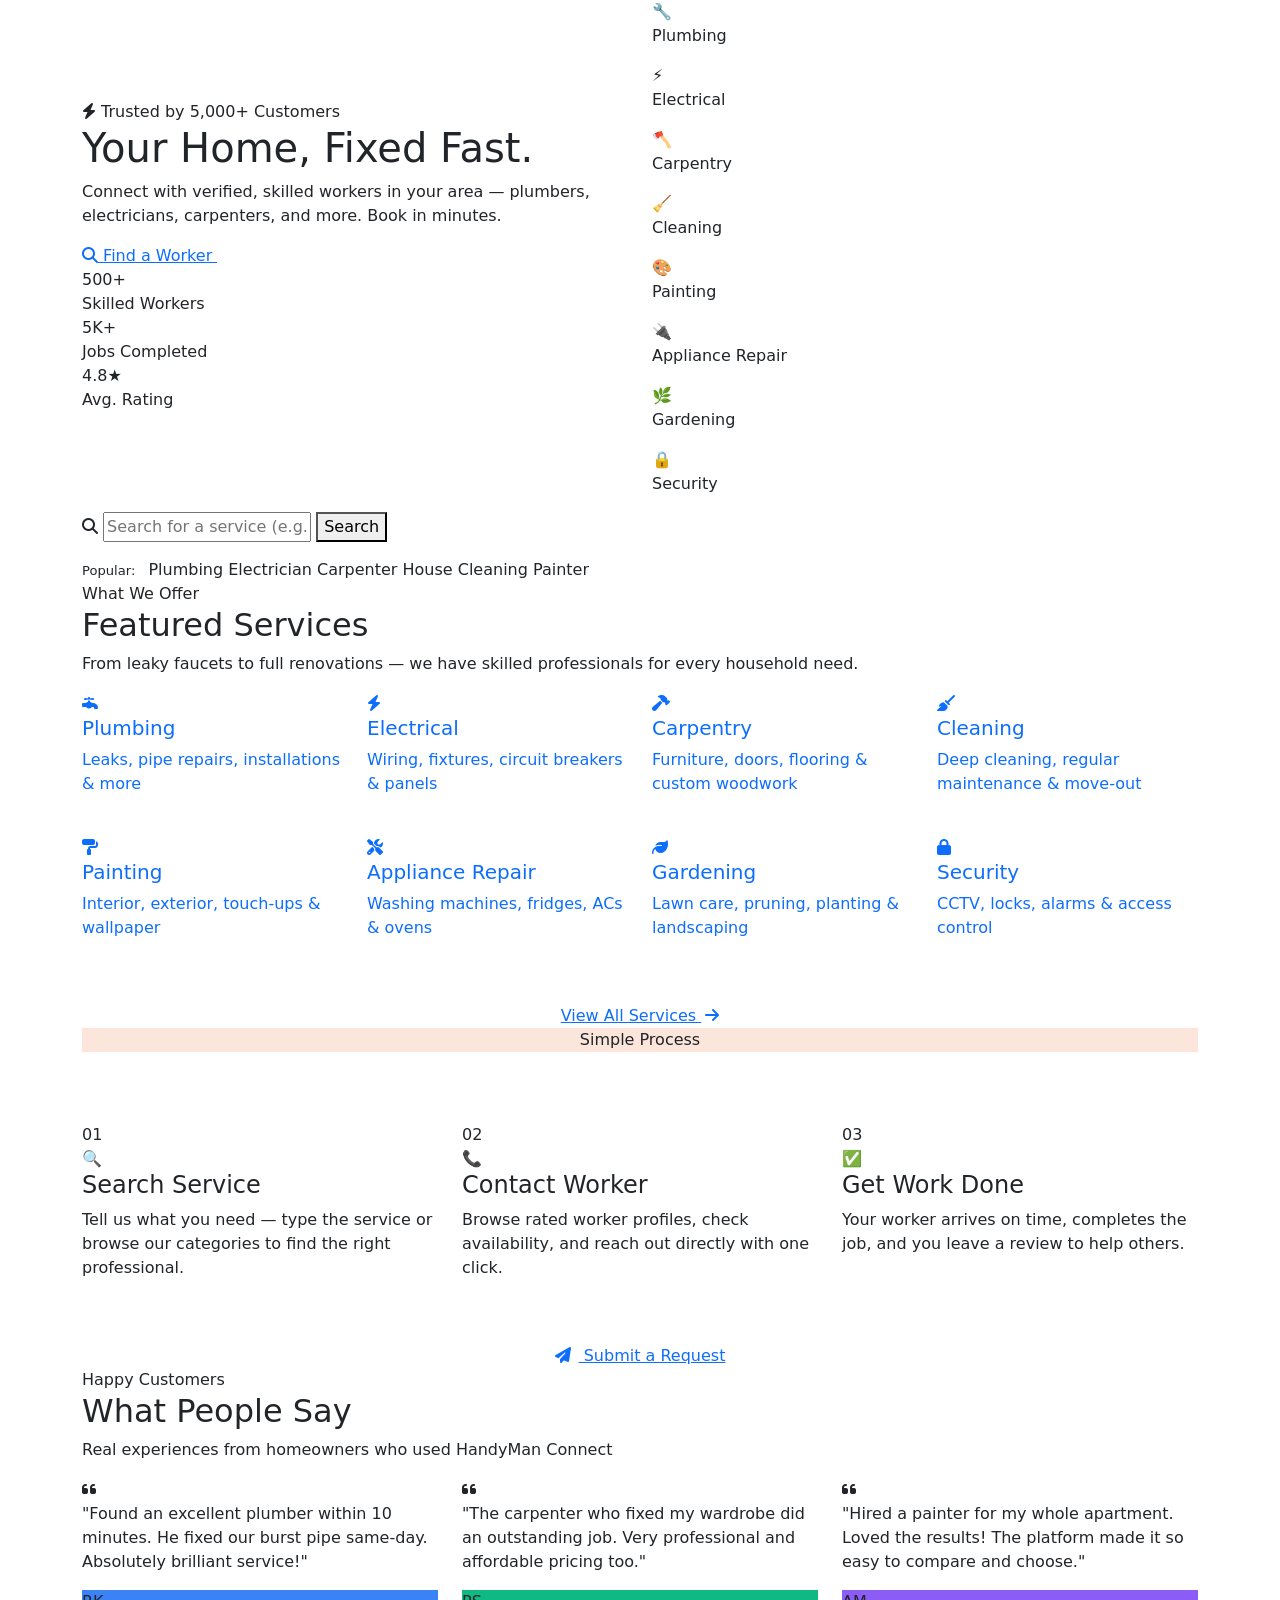
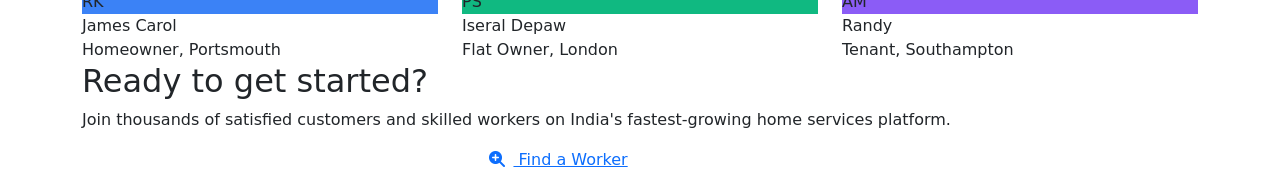
==== commit 49166e42: "Update index.html" ====
--- a/index.html
+++ b/index.html
@@ -6,334 +6,659 @@
   <title>HandyMan Connect — Find Local Workers</title>
   <meta name="description" content="Connect with trusted local plumbers, electricians, carpenters and more. HandyMan Connect — fast, easy, reliable.">
 
-  <!-- Bootstrap 5 -->
   <link rel="stylesheet" href="https://cdnjs.cloudflare.com/ajax/libs/bootstrap/5.3.2/css/bootstrap.min.css"/>
-  <!-- Font Awesome -->
   <link rel="stylesheet" href="https://cdnjs.cloudflare.com/ajax/libs/font-awesome/6.5.0/css/all.min.css"/>
-  <!-- Custom CSS -->
-  <link rel="stylesheet" href="./style.css"/>
+  <link rel="stylesheet" href="css/style.css"/>
 </head>
 <body>
 
-  <!-- Navbar placeholder injected by components.js -->
   <div id="navbar-placeholder"></div>
 
-  <!-- ═══════════════════════════════ HERO ═══════════════════════════════ -->
-  <section class="hero-section">
-    <div class="container">
-      <div class="row align-items-center">
-
-        <!-- Left: Content -->
-        <div class="col-lg-6">
-          <div class="hero-label">
-            <i class="fas fa-bolt"></i> Trusted by 5,000+ Customers
-          </div>
-          <h1 class="hero-title">
-            Your Home,
-            <span class="highlight">Fixed Fast.</span>
-          </h1>
-          <p class="hero-subtitle">
-            Connect with verified, skilled workers in your area — plumbers, electricians, carpenters, and more. Book in minutes.
-          </p>
-          <div class="hero-actions">
-            <a href="pages/workers.html" class="btn-primary-c">
-              <i class="fas fa-search"></i> Find a Worker
-            </a>
-            <a href="pages/register.html" class="btn-outline-c" style="color:rgba(255,255,255,0.8); border-color:rgba(255,255,255,0.3);">
-              <i class="fas fa-user-plus"></i> Register as Worker
-            </a>
-          </div>
-          <div class="hero-stats">
-            <div class="hero-stat">
-              <div class="number">500<span>+</span></div>
-              <div class="desc">Skilled Workers</div>
-            </div>
-            <div class="hero-stat">
-              <div class="number">5K<span>+</span></div>
-              <div class="desc">Jobs Completed</div>
-            </div>
-            <div class="hero-stat">
-              <div class="number">4.8<span>★</span></div>
-              <div class="desc">Avg. Rating</div>
-            </div>
-          </div>
-        </div>
-
-        <!-- Right: Visual cards -->
-        <div class="col-lg-6 hero-visual">
-          <div class="hero-card-grid">
-            <div class="hero-mini-card">
-              <div class="icon">🔧</div>
-              <p>Plumbing</p>
-            </div>
-            <div class="hero-mini-card">
-              <div class="icon">⚡</div>
-              <p>Electrical</p>
-            </div>
-            <div class="hero-mini-card">
-              <div class="icon">🪓</div>
-              <p>Carpentry</p>
-            </div>
-            <div class="hero-mini-card">
-              <div class="icon">🧹</div>
-              <p>Cleaning</p>
-            </div>
-            <div class="hero-mini-card">
-              <div class="icon">🎨</div>
-              <p>Painting</p>
-            </div>
-            <div class="hero-mini-card">
-              <div class="icon">🔌</div>
-              <p>Appliance Repair</p>
-            </div>
-            <div class="hero-mini-card">
-              <div class="icon">🌿</div>
-              <p>Gardening</p>
-            </div>
-            <div class="hero-mini-card">
-              <div class="icon">🔒</div>
-              <p>Security</p>
-            </div>
-          </div>
-        </div>
-
-      </div>
+  <main id="app-container">
+
+    <div id="home-view" class="view-section">
+      <section class="hero-section">
+        <div class="container">
+          <div class="row align-items-center">
+            <div class="col-lg-6">
+              <div class="hero-label">
+                <i class="fas fa-bolt"></i> Trusted by 5,000+ Customers
+              </div>
+              <h1 class="hero-title">
+                Your Home,
+                <span class="highlight">Fixed Fast.</span>
+              </h1>
+              <p class="hero-subtitle">
+                Connect with verified, skilled workers in your area — plumbers, electricians, carpenters, and more. Book in minutes.
+              </p>
+              <div class="hero-actions">
+                <a href="pages/workers.html" class="btn-primary-c">
+                  <i class="fas fa-search"></i> Find a Worker
+                </a>
+                <a href="pages/register.html" class="btn-outline-c" style="color:rgba(255,255,255,0.8); border-color:rgba(255,255,255,0.3);">
+                  <i class="fas fa-user-plus"></i> Register as Worker
+                </a>
+              </div>
+              <div class="hero-stats">
+                <div class="hero-stat">
+                  <div class="number">500<span>+</span></div>
+                  <div class="desc">Skilled Workers</div>
+                </div>
+                <div class="hero-stat">
+                  <div class="number">5K<span>+</span></div>
+                  <div class="desc">Jobs Completed</div>
+                </div>
+                <div class="hero-stat">
+                  <div class="number">4.8<span>★</span></div>
+                  <div class="desc">Avg. Rating</div>
+                </div>
+              </div>
+            </div>
+            <div class="col-lg-6 hero-visual">
+              <div class="hero-card-grid">
+                <div class="hero-mini-card"><div class="icon">🔧</div><p>Plumbing</p></div>
+                <div class="hero-mini-card"><div class="icon">⚡</div><p>Electrical</p></div>
+                <div class="hero-mini-card"><div class="icon">🪓</div><p>Carpentry</p></div>
+                <div class="hero-mini-card"><div class="icon">🧹</div><p>Cleaning</p></div>
+                <div class="hero-mini-card"><div class="icon">🎨</div><p>Painting</p></div>
+                <div class="hero-mini-card"><div class="icon">🔌</div><p>Appliance Repair</p></div>
+                <div class="hero-mini-card"><div class="icon">🌿</div><p>Gardening</p></div>
+                <div class="hero-mini-card"><div class="icon">🔒</div><p>Security</p></div>
+              </div>
+            </div>
+          </div>
+        </div>
+      </section>
+
+      <section class="search-section">
+        <div class="container">
+          <div class="search-bar-wrap">
+            <span class="search-icon"><i class="fas fa-search"></i></span>
+            <input type="text" id="mainSearch" placeholder="Search for a service (e.g. plumber, electrician...)"/>
+            <button id="searchBtn">Search</button>
+          </div>
+          <div class="search-tags mt-3">
+            <span class="me-2" style="color:var(--text-muted); font-size:0.82rem">Popular:</span>
+            <span class="search-tag">Plumbing</span>
+            <span class="search-tag">Electrician</span>
+            <span class="search-tag">Carpenter</span>
+            <span class="search-tag">House Cleaning</span>
+            <span class="search-tag">Painter</span>
+          </div>
+        </div>
+      </section>
+
+      <section class="section-padding">
+        <div class="container">
+          <div class="section-header reveal">
+            <div class="label">What We Offer</div>
+            <h2>Featured Services</h2>
+            <p>From leaky faucets to full renovations — we have skilled professionals for every household need.</p>
+          </div>
+          <div class="row g-4">
+            <div class="col-6 col-md-4 col-lg-3 reveal">
+              <a href="pages/services.html" class="text-decoration-none">
+                <div class="service-card"><div class="svc-icon svc-plumbing"><i class="fas fa-faucet"></i></div><h5>Plumbing</h5><p>Leaks, pipe repairs, installations & more</p></div>
+              </a>
+            </div>
+            <div class="col-6 col-md-4 col-lg-3 reveal">
+              <a href="pages/services.html" class="text-decoration-none">
+                <div class="service-card"><div class="svc-icon svc-electrical"><i class="fas fa-bolt"></i></div><h5>Electrical</h5><p>Wiring, fixtures, circuit breakers & panels</p></div>
+              </a>
+            </div>
+            <div class="col-6 col-md-4 col-lg-3 reveal">
+              <a href="pages/services.html" class="text-decoration-none">
+                <div class="service-card"><div class="svc-icon svc-carpentry"><i class="fas fa-hammer"></i></div><h5>Carpentry</h5><p>Furniture, doors, flooring & custom woodwork</p></div>
+              </a>
+            </div>
+            <div class="col-6 col-md-4 col-lg-3 reveal">
+              <a href="pages/services.html" class="text-decoration-none">
+                <div class="service-card"><div class="svc-icon svc-cleaning"><i class="fas fa-broom"></i></div><h5>Cleaning</h5><p>Deep cleaning, regular maintenance & move-out</p></div>
+              </a>
+            </div>
+            <div class="col-6 col-md-4 col-lg-3 reveal">
+              <a href="pages/services.html" class="text-decoration-none">
+                <div class="service-card"><div class="svc-icon svc-painting"><i class="fas fa-paint-roller"></i></div><h5>Painting</h5><p>Interior, exterior, touch-ups & wallpaper</p></div>
+              </a>
+            </div>
+            <div class="col-6 col-md-4 col-lg-3 reveal">
+              <a href="pages/services.html" class="text-decoration-none">
+                <div class="service-card"><div class="svc-icon svc-appliance"><i class="fas fa-tools"></i></div><h5>Appliance Repair</h5><p>Washing machines, fridges, ACs & ovens</p></div>
+              </a>
+            </div>
+            <div class="col-6 col-md-4 col-lg-3 reveal">
+              <a href="pages/services.html" class="text-decoration-none">
+                <div class="service-card"><div class="svc-icon svc-gardening"><i class="fas fa-leaf"></i></div><h5>Gardening</h5><p>Lawn care, pruning, planting & landscaping</p></div>
+              </a>
+            </div>
+            <div class="col-6 col-md-4 col-lg-3 reveal">
+              <a href="pages/services.html" class="text-decoration-none">
+                <div class="service-card"><div class="svc-icon svc-security"><i class="fas fa-lock"></i></div><h5>Security</h5><p>CCTV, locks, alarms & access control</p></div>
+              </a>
+            </div>
+          </div>
+          <div class="text-center mt-5">
+            <a href="pages/services.html" class="btn-outline-c">View All Services <i class="fas fa-arrow-right ms-1"></i></a>
+          </div>
+        </div>
+      </section>
+
+      <section class="section-padding steps-section">
+        <div class="container">
+          <div class="section-header reveal text-center">
+            <div class="label" style="background:rgba(232,80,10,0.15); color:var(--accent)">Simple Process</div>
+            <h2 style="color:white">How It Works</h2>
+            <p style="color:rgba(255,255,255,0.55); margin:0 auto">Get your household tasks done in just 3 easy steps</p>
+          </div>
+          <div class="row g-4 justify-content-center">
+            <div class="col-md-4 reveal">
+              <div class="step-card"><div class="step-number">01</div><div class="step-icon">🔍</div><h4>Search Service</h4><p>Tell us what you need — type the service or browse our categories to find the right professional.</p></div>
+            </div>
+            <div class="col-md-4 reveal">
+              <div class="step-card"><div class="step-number">02</div><div class="step-icon">📞</div><h4>Contact Worker</h4><p>Browse rated worker profiles, check availability, and reach out directly with one click.</p></div>
+            </div>
+            <div class="col-md-4 reveal">
+              <div class="step-card"><div class="step-number">03</div><div class="step-icon">✅</div><h4>Get Work Done</h4><p>Your worker arrives on time, completes the job, and you leave a review to help others.</p></div>
+            </div>
+          </div>
+          <div class="text-center mt-5">
+            <a href="pages/request.html" class="btn-primary-c"><i class="fas fa-paper-plane me-2"></i> Submit a Request</a>
+          </div>
+        </div>
+      </section>
+
+      <section class="section-padding bg-light-c">
+        <div class="container">
+          <div class="section-header reveal">
+            <div class="label">Happy Customers</div>
+            <h2>What People Say</h2>
+            <p>Real experiences from homeowners who used HandyMan Connect</p>
+          </div>
+          <div class="row g-4">
+            <div class="col-md-4 reveal">
+              <div class="testimonial-card">
+                <div class="quote-icon"><i class="fas fa-quote-left"></i></div>
+                <p>"Found an excellent plumber within 10 minutes. He fixed our burst pipe same-day. Absolutely brilliant service!"</p>
+                <div class="reviewer"><div class="reviewer-avatar" style="background:#3B82F6">RK</div><div><div class="reviewer-name">James Carol</div><div class="reviewer-role">Homeowner, Portsmouth</div></div></div>
+              </div>
+            </div>
+            <div class="col-md-4 reveal">
+              <div class="testimonial-card">
+                <div class="quote-icon"><i class="fas fa-quote-left"></i></div>
+                <p>"The carpenter who fixed my wardrobe did an outstanding job. Very professional and affordable pricing too."</p>
+                <div class="reviewer"><div class="reviewer-avatar" style="background:#10B981">PS</div><div><div class="reviewer-name">Iseral Depaw</div><div class="reviewer-role">Flat Owner, London</div></div></div>
+              </div>
+            </div>
+            <div class="col-md-4 reveal">
+              <div class="testimonial-card">
+                <div class="quote-icon"><i class="fas fa-quote-left"></i></div>
+                <p>"Hired a painter for my whole apartment. Loved the results! The platform made it so easy to compare and choose."</p>
+                <div class="reviewer"><div class="reviewer-avatar" style="background:#8B5CF6">AM</div><div><div class="reviewer-name">Randy</div><div class="reviewer-role">Tenant, Southampton</div></div></div>
+              </div>
+            </div>
+          </div>
+        </div>
+      </section>
+
+      <section class="cta-banner">
+        <div class="container position-relative">
+          <h2>Ready to get started?</h2>
+          <p>Join thousands of satisfied customers and skilled workers on India's fastest-growing home services platform.</p>
+          <div class="d-flex gap-3 justify-content-center flex-wrap">
+            <a href="pages/request.html" class="btn-dark-c"><i class="fas fa-search-plus me-2"></i> Find a Worker</a>
+            <a href="pages/register.html" class="btn-outline-c" style="border-color:rgba(255,255,255,0.4); color:white"><i class="fas fa-user-plus me-2"></i> Join as Worker</a>
+          </div>
+        </div>
+      </section>
     </div>
-  </section>
-
-  <!-- ═══════════════════════════ SEARCH BAR ════════════════════════════ -->
-  <section class="search-section">
-    <div class="container">
-      <div class="search-bar-wrap">
-        <span class="search-icon"><i class="fas fa-search"></i></span>
-        <input type="text" id="mainSearch" placeholder="Search for a service (e.g. plumber, electrician...)"/>
-        <button id="searchBtn">Search</button>
-      </div>
-      <div class="search-tags mt-3">
-        <span class="me-2" style="color:var(--text-muted); font-size:0.82rem">Popular:</span>
-        <span class="search-tag">Plumbing</span>
-        <span class="search-tag">Electrician</span>
-        <span class="search-tag">Carpenter</span>
-        <span class="search-tag">House Cleaning</span>
-        <span class="search-tag">Painter</span>
-      </div>
+
+    <div id="about-view" class="view-section" style="display:none;">
+      <section class="page-hero">
+        <div class="container">
+          <div class="label">Our Story</div>
+          <h1>About HandyMan Connect</h1>
+          <p>A platform built to empower local skilled workers and simplify home services for everyone.</p>
+        </div>
+      </section>
+
+      <section class="section-padding">
+        <div class="container">
+          <div class="row align-items-center g-5">
+            <div class="col-lg-6 reveal">
+              <div class="label">Our Mission</div>
+              <h2 style="font-size:2.2rem; font-weight:800; margin-top:12px; margin-bottom:20px">
+                Connecting <span style="color:var(--primary)">Skill</span> With <span style="color:var(--primary)">Need</span>
+              </h2>
+              <p style="color:var(--text-muted); line-height:1.8; margin-bottom:16px">
+                HandyMan Connect was created with a simple goal: make it easy for homeowners to find trusted, skilled local workers — and make it easy for those workers to find consistent, well-paying work.
+              </p>
+              <p style="color:var(--text-muted); line-height:1.8; margin-bottom:16px">
+                In UK, millions of skilled craftsmen — plumbers, electricians, carpenters, cleaners — struggle to find customers while homeowners face the challenge of locating trusted help. We bridge that gap with technology.
+              </p>
+              <p style="color:var(--text-muted); line-height:1.8">
+                Our platform is transparent, fair, and community-driven. Workers keep full control of their pricing and schedule. Customers get verified, reviewed professionals at their doorstep.
+              </p>
+            </div>
+            <div class="col-lg-6 reveal">
+              <div class="row g-3">
+                <div class="col-6"><div class="about-stat-card"><div class="big-num">500+</div><p>Verified Workers on the platform</p></div></div>
+                <div class="col-6"><div class="about-stat-card"><div class="big-num">5K+</div><p>Service requests completed successfully</p></div></div>
+                <div class="col-6"><div class="about-stat-card"><div class="big-num">12+</div><p>Service categories offered across India</p></div></div>
+                <div class="col-6"><div class="about-stat-card"><div class="big-num">4.8★</div><p>Average customer satisfaction rating</p></div></div>
+              </div>
+            </div>
+          </div>
+        </div>
+      </section>
+
+      <section class="section-padding bg-light-c">
+        <div class="container">
+          <div class="section-header text-center reveal">
+            <div class="label">What We Stand For</div>
+            <h2>Our Core Values</h2>
+          </div>
+          <div class="row g-4">
+            <div class="col-md-4 reveal"><div class="service-card"><div class="svc-icon svc-electrical"><i class="fas fa-shield-alt"></i></div><h5>Trust & Safety</h5><p>Every worker is verified with ID proof and background checks. Customer safety is our top priority at all times.</p></div></div>
+            <div class="col-md-4 reveal"><div class="service-card"><div class="svc-icon svc-cleaning"><i class="fas fa-handshake"></i></div><h5>Fairness</h5><p>Workers set their own rates. No hidden platform fees. Transparent pricing so customers know what to expect.</p></div></div>
+            <div class="col-md-4 reveal"><div class="service-card"><div class="svc-icon svc-carpentry"><i class="fas fa-rocket"></i></div><h5>Empowerment</h5><p>We help local workers build their reputation, grow their client base, and earn a sustainable income with dignity.</p></div></div>
+            <div class="col-md-4 reveal"><div class="service-card"><div class="svc-icon svc-plumbing"><i class="fas fa-star"></i></div><h5>Quality First</h5><p>Every service interaction is rated. Low-rated workers are reviewed. We maintain a high standard for every job.</p></div></div>
+            <div class="col-md-4 reveal"><div class="service-card"><div class="svc-icon svc-gardening"><i class="fas fa-heart"></i></div><h5>Community</h5><p>We invest in local communities by giving workers the tools to succeed and homeowners peace of mind.</p></div></div>
+            <div class="col-md-4 reveal"><div class="service-card"><div class="svc-icon svc-security"><i class="fas fa-globe"></i></div><h5>Accessibility</h5><p>Simple, mobile-friendly design means anyone — worker or customer — can use our platform without barriers.</p></div></div>
+          </div>
+        </div>
+      </section>
+
+      <section class="section-padding">
+        <div class="container">
+          <div class="section-header text-center reveal">
+            <div class="label">The Builders</div>
+            <h2>Meet the Project Team</h2>
+            <p>HandyMan Connect was built as an Msc.</p>
+          </div>
+          <div class="row g-4 justify-content-center">
+            <div class="col-6 col-md-3 reveal"><div class="team-card"><div class="team-avatar" style="background:var(--primary)">ARC</div><h5>Akhil Reddy Chilla</h5><div class="role">Project Lead</div></div></div>
+            <div class="col-6 col-md-3 reveal"><div class="team-card"><div class="team-avatar" style="background:#3B82F6">ARC</div><h5>Akhil Reddy Chilla</h5><div class="role">UI/UX Design</div></div></div>
+            <div class="col-6 col-md-3 reveal"><div class="team-card"><div class="team-avatar" style="background:#10B981">ARC</div><h5>Akhil Reddy Chilla</h5><div class="role">Tech & Dev</div></div></div>
+            <div class="col-6 col-md-3 reveal"><div class="team-card"><div class="team-avatar" style="background:#8B5CF6">ARC</div><h5>Akhil Reddy Chilla</h5><div class="role">Market Research</div></div></div>
+          </div>
+        </div>
+      </section>
+
+      <section class="cta-banner">
+        <div class="container position-relative">
+          <h2>Be part of the change</h2>
+          <p>Join HandyMan Connect — whether you need help at home or you're a skilled worker looking for work.</p>
+          <div class="d-flex gap-3 justify-content-center flex-wrap">
+            <a href="request.html" class="btn-dark-c"><i class="fas fa-search me-2"></i> Find a Worker</a>
+            <a href="register.html" class="btn-outline-c" style="border-color:rgba(255,255,255,0.4); color:white"><i class="fas fa-user-plus me-2"></i> Register as Worker</a>
+          </div>
+        </div>
+      </section>
     </div>
-  </section>
-
-  <!-- ═══════════════════════════ FEATURED SERVICES ═════════════════════════════ -->
-  <section class="section-padding">
-    <div class="container">
-      <div class="section-header reveal">
-        <div class="label">What We Offer</div>
-        <h2>Featured Services</h2>
-        <p>From leaky faucets to full renovations — we have skilled professionals for every household need.</p>
-      </div>
-      <div class="row g-4">
-        <!-- Plumbing -->
-        <div class="col-6 col-md-4 col-lg-3 reveal">
-          <a href="pages/services.html" class="text-decoration-none">
-            <div class="service-card">
-              <div class="svc-icon svc-plumbing"><i class="fas fa-faucet"></i></div>
-              <h5>Plumbing</h5>
-              <p>Leaks, pipe repairs, installations & more</p>
-            </div>
-          </a>
-        </div>
-        <!-- Electrical -->
-        <div class="col-6 col-md-4 col-lg-3 reveal">
-          <a href="pages/services.html" class="text-decoration-none">
-            <div class="service-card">
-              <div class="svc-icon svc-electrical"><i class="fas fa-bolt"></i></div>
-              <h5>Electrical</h5>
-              <p>Wiring, fixtures, circuit breakers & panels</p>
-            </div>
-          </a>
-        </div>
-        <!-- Carpentry -->
-        <div class="col-6 col-md-4 col-lg-3 reveal">
-          <a href="pages/services.html" class="text-decoration-none">
-            <div class="service-card">
-              <div class="svc-icon svc-carpentry"><i class="fas fa-hammer"></i></div>
-              <h5>Carpentry</h5>
-              <p>Furniture, doors, flooring & custom woodwork</p>
-            </div>
-          </a>
-        </div>
-        <!-- Cleaning -->
-        <div class="col-6 col-md-4 col-lg-3 reveal">
-          <a href="pages/services.html" class="text-decoration-none">
-            <div class="service-card">
-              <div class="svc-icon svc-cleaning"><i class="fas fa-broom"></i></div>
-              <h5>Cleaning</h5>
-              <p>Deep cleaning, regular maintenance & move-out</p>
-            </div>
-          </a>
-        </div>
-        <!-- Painting -->
-        <div class="col-6 col-md-4 col-lg-3 reveal">
-          <a href="pages/services.html" class="text-decoration-none">
-            <div class="service-card">
-              <div class="svc-icon svc-painting"><i class="fas fa-paint-roller"></i></div>
-              <h5>Painting</h5>
-              <p>Interior, exterior, touch-ups & wallpaper</p>
-            </div>
-          </a>
-        </div>
-        <!-- Appliance Repair -->
-        <div class="col-6 col-md-4 col-lg-3 reveal">
-          <a href="pages/services.html" class="text-decoration-none">
-            <div class="service-card">
-              <div class="svc-icon svc-appliance"><i class="fas fa-tools"></i></div>
-              <h5>Appliance Repair</h5>
-              <p>Washing machines, fridges, ACs & ovens</p>
-            </div>
-          </a>
-        </div>
-        <!-- Gardening -->
-        <div class="col-6 col-md-4 col-lg-3 reveal">
-          <a href="pages/services.html" class="text-decoration-none">
-            <div class="service-card">
-              <div class="svc-icon svc-gardening"><i class="fas fa-leaf"></i></div>
-              <h5>Gardening</h5>
-              <p>Lawn care, pruning, planting & landscaping</p>
-            </div>
-          </a>
-        </div>
-        <!-- Security -->
-        <div class="col-6 col-md-4 col-lg-3 reveal">
-          <a href="pages/services.html" class="text-decoration-none">
-            <div class="service-card">
-              <div class="svc-icon svc-security"><i class="fas fa-lock"></i></div>
-              <h5>Security</h5>
-              <p>CCTV, locks, alarms & access control</p>
-            </div>
-          </a>
-        </div>
-      </div>
-      <div class="text-center mt-5">
-        <a href="pages/services.html" class="btn-outline-c">View All Services <i class="fas fa-arrow-right ms-1"></i></a>
-      </div>
+
+    <div id="contact-view" class="view-section" style="display:none;">
+      <section class="page-hero">
+        <div class="container">
+          <div class="label">Get In Touch</div>
+          <h1>Contact Us</h1>
+          <p>Have a question, suggestion, or need support? We're here to help.</p>
+        </div>
+      </section>
+
+      <section class="section-padding">
+        <div class="container">
+          <div class="row g-5">
+            <div class="col-lg-5 reveal">
+              <div class="contact-info-card">
+                <h4 style="font-family:var(--font-display); font-weight:800; color:white; font-size:1.5rem; margin-bottom:8px">Let's Talk</h4>
+                <p style="color:rgba(255,255,255,0.5); font-size:0.88rem; margin-bottom:32px">Reach out through any of the channels below — we typically respond within a few hours.</p>
+
+                <div class="contact-item">
+                  <div class="ci-icon"><i class="fas fa-envelope"></i></div>
+                  <div><div class="ci-label">Email Us</div><div class="ci-val">support@handymanconnect.in</div></div>
+                </div>
+                <div class="contact-item">
+                  <div class="ci-icon"><i class="fas fa-phone"></i></div>
+                  <div><div class="ci-label">Call Us</div><div class="ci-val">+44 98765 43210</div></div>
+                </div>
+                <div class="contact-item">
+                  <div class="ci-icon"><i class="fab fa-whatsapp"></i></div>
+                  <div><div class="ci-label">WhatsApp</div><div class="ci-val">+44 91234 56789</div></div>
+                </div>
+                <div class="contact-item">
+                  <div class="ci-icon"><i class="fas fa-map-marker-alt"></i></div>
+                  <div><div class="ci-label">Office</div><div class="ci-val">MSC Department, Portsmouth University</div></div>
+                </div>
+              </div>
+            </div>
+
+            <div class="col-lg-7 reveal">
+              <div class="form-card" style="border:none; box-shadow:var(--shadow-lg);">
+                <h3>Send a Message</h3>
+                <p class="subtitle">Fill out the form and we'll get back to you as soon as possible.</p>
+
+                <div class="success-toast" id="contactToast" style="display:none;">
+                  <i class="fas fa-check-circle"></i>
+                  <span>Message sent! We'll respond to you within 24 hours. Thank you!</span>
+                </div>
+
+                <form id="contactForm" novalidate>
+                  <div class="form-row-c">
+                    <div class="form-group-c">
+                      <label class="form-label-c">Your Name <span style="color:var(--primary)">*</span></label>
+                      <input type="text" class="form-control-c" placeholder="Full name" required/>
+                    </div>
+                    <div class="form-group-c">
+                      <label class="form-label-c">Email Address <span style="color:var(--primary)">*</span></label>
+                      <input type="email" class="form-control-c" placeholder="your@email.com" required/>
+                    </div>
+                  </div>
+                  <div class="form-row-c">
+                    <div class="form-group-c">
+                      <label class="form-label-c">Phone Number</label>
+                      <input type="tel" class="form-control-c" placeholder="Optional"/>
+                    </div>
+                    <div class="form-group-c">
+                      <label class="form-label-c">Subject <span style="color:var(--primary)">*</span></label>
+                      <select class="form-control-c" required>
+                        <option value="">Select subject</option>
+                        <option>General Inquiry</option>
+                        <option>Worker Registration Help</option>
+                      </select>
+                    </div>
+                  </div>
+                  <div class="form-group-c">
+                    <label class="form-label-c">Your Message <span style="color:var(--primary)">*</span></label>
+                    <textarea class="form-control-c" rows="5" placeholder="Tell us how we can help you..." required></textarea>
+                  </div>
+                  <button type="submit" class="btn-primary-c w-100 justify-content-center mt-2" style="padding:16px">
+                    <i class="fas fa-paper-plane me-2"></i> Send Message
+                  </button>
+                </form>
+              </div>
+            </div>
+          </div>
+        </div>
+      </section>
     </div>
-  </section>
-
-  <!-- ══════════════════════════ HOW IT WORKS ═══════════════════════════ -->
-  <section class="section-padding steps-section">
-    <div class="container">
-      <div class="section-header reveal text-center">
-        <div class="label" style="background:rgba(232,80,10,0.15); color:var(--accent)">Simple Process</div>
-        <h2 style="color:white">How It Works</h2>
-        <p style="color:rgba(255,255,255,0.55); margin:0 auto">Get your household tasks done in just 3 easy steps</p>
-      </div>
-      <div class="row g-4 justify-content-center">
-        <div class="col-md-4 reveal">
-          <div class="step-card">
-            <div class="step-number">01</div>
-            <div class="step-icon">🔍</div>
-            <h4>Search Service</h4>
-            <p>Tell us what you need — type the service or browse our categories to find the right professional.</p>
-          </div>
-        </div>
-        <div class="col-md-4 reveal">
-          <div class="step-card">
-            <div class="step-number">02</div>
-            <div class="step-icon">📞</div>
-            <h4>Contact Worker</h4>
-            <p>Browse rated worker profiles, check availability, and reach out directly with one click.</p>
-          </div>
-        </div>
-        <div class="col-md-4 reveal">
-          <div class="step-card">
-            <div class="step-number">03</div>
-            <div class="step-icon">✅</div>
-            <h4>Get Work Done</h4>
-            <p>Your worker arrives on time, completes the job, and you leave a review to help others.</p>
-          </div>
-        </div>
-      </div>
-      <div class="text-center mt-5">
-        <a href="pages/request.html" class="btn-primary-c">
-          <i class="fas fa-paper-plane me-2"></i> Submit a Request
-        </a>
-      </div>
+
+    <div id="register-view" class="view-section" style="display:none;">
+      <section class="page-hero">
+        <div class="container">
+          <div class="label">Join Our Network</div>
+          <h1>Register as a Worker</h1>
+          <p>Create your professional profile and start receiving work requests from customers near you.</p>
+        </div>
+      </section>
+
+      <section class="section-padding form-section">
+        <div class="container">
+          <div class="row justify-content-center">
+            <div class="col-lg-8">
+              <div class="form-card reveal">
+                <h3>Create Your Worker Profile</h3>
+                <p class="subtitle">Fill in your details. Customers will see this information when browsing workers.</p>
+
+                <div class="success-toast" id="registerToast" style="display:none;">
+                  <i class="fas fa-check-circle"></i>
+                  <span>🎉 Registration successful! Your profile is under review. We'll contact you within 24 hours.</span>
+                </div>
+
+                <form id="registerForm" class="handyman-form" novalidate>
+                  <div style="font-size:0.78rem; font-weight:700; color:var(--primary); text-transform:uppercase; letter-spacing:2px; margin-bottom:16px">
+                    <i class="fas fa-user me-2"></i>Personal Information
+                  </div>
+                  <div class="form-row-c">
+                    <div class="form-group-c">
+                      <label class="form-label-c">Full Name <span style="color:var(--primary)">*</span></label>
+                      <input type="text" class="form-control-c" placeholder="e.g. Akhil Reddy" required/>
+                    </div>
+                    <div class="form-group-c">
+                      <label class="form-label-c">Phone Number <span style="color:var(--primary)">*</span></label>
+                      <input type="tel" class="form-control-c" placeholder="e.g. +44 987654321" required/>
+                    </div>
+                  </div>
+                  <div class="form-group-c">
+                    <label class="form-label-c">Email Address <span style="color:var(--primary)">*</span></label>
+                    <input type="email" class="form-control-c" placeholder="e.g. akhil@example.com" required/>
+                  </div>
+                  
+                  <div class="form-divider"></div>
+
+                  <div style="font-size:0.78rem; font-weight:700; color:var(--primary); text-transform:uppercase; letter-spacing:2px; margin-bottom:16px">
+                    <i class="fas fa-briefcase me-2"></i>Professional Details
+                  </div>
+                  <div class="form-row-c">
+                    <div class="form-group-c">
+                      <label class="form-label-c">Skill / Service Category <span style="color:var(--primary)">*</span></label>
+                      <select class="form-control-c" required>
+                        <option value="">Select your main skill</option>
+                        <option>Plumbing</option>
+                        <option>Electrical Work</option>
+                        <option>Carpentry</option>
+                      </select>
+                    </div>
+                    <div class="form-group-c">
+                      <label class="form-label-c">Years of Experience <span style="color:var(--primary)">*</span></label>
+                      <select class="form-control-c" required>
+                        <option value="">Select experience</option>
+                        <option>1–2 years</option>
+                        <option>3–5 years</option>
+                      </select>
+                    </div>
+                  </div>
+                  <button type="submit" class="btn-primary-c w-100 justify-content-center mt-3" style="padding:16px">
+                    <i class="fas fa-user-check me-2"></i> Submit Registration
+                  </button>
+                </form>
+              </div>
+            </div>
+          </div>
+        </div>
+      </section>
     </div>
-  </section>
-
-  <!-- ═════════════════════════ TESTIMONIALS ═══════════════════════════ -->
-  <section class="section-padding bg-light-c">
-    <div class="container">
-      <div class="section-header reveal">
-        <div class="label">Happy Customers</div>
-        <h2>What People Say</h2>
-        <p>Real experiences from homeowners who used HandyMan Connect</p>
-      </div>
-      <div class="row g-4">
-        <div class="col-md-4 reveal">
-          <div class="testimonial-card">
-            <div class="quote-icon"><i class="fas fa-quote-left"></i></div>
-            <p>"Found an excellent plumber within 10 minutes. He fixed our burst pipe same-day. Absolutely brilliant service!"</p>
-            <div class="reviewer">
-              <div class="reviewer-avatar" style="background:#3B82F6">RK</div>
-              <div>
-                <div class="reviewer-name">James Carol</div>
-                <div class="reviewer-role">Homeowner, Portsmouth</div>
-              </div>
-            </div>
-          </div>
-        </div>
-        <div class="col-md-4 reveal">
-          <div class="testimonial-card">
-            <div class="quote-icon"><i class="fas fa-quote-left"></i></div>
-            <p>"The carpenter who fixed my wardrobe did an outstanding job. Very professional and affordable pricing too."</p>
-            <div class="reviewer">
-              <div class="reviewer-avatar" style="background:#10B981">PS</div>
-              <div>
-                <div class="reviewer-name">Iseral Depaw</div>
-                <div class="reviewer-role">Flat Owner, London</div>
-              </div>
-            </div>
-          </div>
-        </div>
-        <div class="col-md-4 reveal">
-          <div class="testimonial-card">
-            <div class="quote-icon"><i class="fas fa-quote-left"></i></div>
-            <p>"Hired a painter for my whole apartment. Loved the results! The platform made it so easy to compare and choose."</p>
-            <div class="reviewer">
-              <div class="reviewer-avatar" style="background:#8B5CF6">AM</div>
-              <div>
-                <div class="reviewer-name">Randy</div>
-                <div class="reviewer-role">Tenant, Southampton</div>
-              </div>
-            </div>
-          </div>
-        </div>
-      </div>
+
+    <div id="request-view" class="view-section" style="display:none;">
+      <section class="page-hero">
+        <div class="container">
+          <div class="label">Book a Professional</div>
+          <h1>Request a Service</h1>
+          <p>Tell us what you need and we'll connect you with the best local professional for the job.</p>
+        </div>
+      </section>
+
+      <section class="section-padding form-section">
+        <div class="container">
+          <div class="row justify-content-center">
+            <div class="col-lg-8">
+              <div class="form-card reveal">
+                <h3>Submit a Service Request</h3>
+                <p class="subtitle">Fill in the details below and available workers will be notified to contact you.</p>
+
+                <div class="success-toast" id="requestToast" style="display:none;">
+                  <i class="fas fa-check-circle"></i>
+                  <span>✅ Request submitted successfully! Matching workers will contact you within 30 minutes.</span>
+                </div>
+
+                <form id="requestForm" class="handyman-form" novalidate>
+                  <div class="form-row-c">
+                    <div class="form-group-c">
+                      <label class="form-label-c">Your Name <span style="color:var(--primary)">*</span></label>
+                      <input type="text" class="form-control-c" placeholder="e.g. AKHIL REDDY" required/>
+                    </div>
+                    <div class="form-group-c">
+                      <label class="form-label-c">Phone Number <span style="color:var(--primary)">*</span></label>
+                      <input type="tel" class="form-control-c" placeholder="e.g. 9876543210" required/>
+                    </div>
+                  </div>
+                  <div class="form-group-c">
+                    <label class="form-label-c">Service Needed <span style="color:var(--primary)">*</span></label>
+                    <select class="form-control-c" required>
+                      <option value="">Select service type</option>
+                      <option>Plumbing</option>
+                      <option>Electrical Work</option>
+                      <option>Carpentry</option>
+                    </select>
+                  </div>
+                  <div class="form-group-c">
+                    <label class="form-label-c">Describe the Problem <span style="color:var(--primary)">*</span></label>
+                    <textarea class="form-control-c" rows="4" placeholder="Please describe the issue..." required></textarea>
+                  </div>
+                  <button type="submit" class="btn-primary-c w-100 justify-content-center mt-3" style="padding:16px">
+                    <i class="fas fa-paper-plane me-2"></i> Submit Request
+                  </button>
+                </form>
+              </div>
+            </div>
+          </div>
+        </div>
+      </section>
     </div>
-  </section>
-
-  <!-- ═══════════════════════════ CTA BANNER ════════════════════════════ -->
-  <section class="cta-banner">
-    <div class="container position-relative">
-      <h2>Ready to get started?</h2>
-      <p>Join thousands of satisfied customers and skilled workers on India's fastest-growing home services platform.</p>
-      <div class="d-flex gap-3 justify-content-center flex-wrap">
-        <a href="pages/request.html" class="btn-dark-c">
-          <i class="fas fa-search-plus me-2"></i> Find a Worker
-        </a>
-        <a href="pages/register.html" class="btn-outline-c" style="border-color:rgba(255,255,255,0.4); color:white">
-          <i class="fas fa-user-plus me-2"></i> Join as Worker
-        </a>
-      </div>
+
+    <div id="services-view" class="view-section" style="display:none;">
+      <section class="page-hero">
+        <div class="container">
+          <div class="label">What We Offer</div>
+          <h1>Our Services</h1>
+          <p>Skilled professionals for every household need — from quick fixes to major renovations.</p>
+        </div>
+      </section>
+
+      <section class="section-padding">
+        <div class="container">
+          <div class="row g-4">
+            <div class="col-6 col-md-4 col-lg-3 reveal"><a href="pages/workers.html?service=plumbing" class="text-decoration-none"><div class="service-card"><div class="svc-icon svc-plumbing"><i class="fas fa-faucet"></i></div><h5>Plumbing</h5><p>Leak repairs, pipe installations, drain cleaning.</p></div></a></div>
+            <div class="col-6 col-md-4 col-lg-3 reveal"><a href="pages/workers.html?service=electrical" class="text-decoration-none"><div class="service-card"><div class="svc-icon svc-electrical"><i class="fas fa-bolt"></i></div><h5>Electrical</h5><p>Wiring, switchboard repair, fan & light installation.</p></div></a></div>
+            <div class="col-6 col-md-4 col-lg-3 reveal"><a href="pages/workers.html?service=carpentry" class="text-decoration-none"><div class="service-card"><div class="svc-icon svc-carpentry"><i class="fas fa-hammer"></i></div><h5>Carpentry</h5><p>Furniture making, door/window repairs, flooring.</p></div></a></div>
+            <div class="col-6 col-md-4 col-lg-3 reveal"><a href="pages/workers.html?service=cleaning" class="text-decoration-none"><div class="service-card"><div class="svc-icon svc-cleaning"><i class="fas fa-broom"></i></div><h5>Cleaning</h5><p>Deep house cleaning, sanitization & pest control.</p></div></a></div>
+          </div>
+        </div>
+      </section>
     </div>
-  </section>
-
-  <!-- Footer placeholder -->
+
+    <div id="workers-view" class="view-section" style="display:none;">
+      <section class="page-hero">
+        <div class="container">
+          <div class="label">Skilled Professionals</div>
+          <h1>Find Workers</h1>
+          <p>Browse verified, rated professionals in your area. Filter by skill, location or availability.</p>
+        </div>
+      </section>
+
+      <section class="section-padding">
+        <div class="container">
+          <div class="row g-4" id="workersGrid">
+            <div class="col-md-6 col-lg-4 worker-card-wrap reveal">
+              <div class="worker-card" data-skill="plumbing" data-location="Portsmouth" data-avail="available" data-rating="4.9">
+                <div class="card-top">
+                  <span class="availability-badge available"><i class="fas fa-circle me-1" style="font-size:0.5rem"></i> Available</span>
+                  <div class="worker-avatar">JC</div>
+                  <div class="worker-name">James Carol</div>
+                  <div class="worker-skill">🔧 Plumber</div>
+                </div>
+                <div class="card-body-c">
+                  <div class="d-flex align-items-center mb-2">
+                    <div class="star-rating">★★★★★</div>
+                    <span class="rating-text">4.9 (84 reviews)</span>
+                  </div>
+                  <div class="worker-meta">
+                    <div class="worker-meta-item"><i class="fas fa-map-marker-alt"></i> Portsmouth</div>
+                    <div class="worker-meta-item"><i class="fas fa-briefcase"></i> 8 Years Experience</div>
+                  </div>
+                  <a href="pages/request.html" class="btn-contact"><i class="fas fa-phone me-2"></i> Contact Worker</a>
+                </div>
+              </div>
+            </div>
+            <div class="col-md-6 col-lg-4 worker-card-wrap reveal">
+              <div class="worker-card" data-skill="electrical" data-location="Southampton" data-avail="available" data-rating="4.7">
+                <div class="card-top">
+                  <span class="availability-badge available"><i class="fas fa-circle me-1" style="font-size:0.5rem"></i> Available</span>
+                  <div class="worker-avatar" style="background:#F59E0B">RA</div>
+                  <div class="worker-name">Randy</div>
+                  <div class="worker-skill">⚡ Electrician</div>
+                </div>
+                <div class="card-body-c">
+                  <div class="d-flex align-items-center mb-2">
+                    <div class="star-rating">★★★★★</div>
+                    <span class="rating-text">4.7 (61 reviews)</span>
+                  </div>
+                  <div class="worker-meta">
+                    <div class="worker-meta-item"><i class="fas fa-map-marker-alt"></i> Southampton</div>
+                    <div class="worker-meta-item"><i class="fas fa-briefcase"></i> 5 Years Experience</div>
+                  </div>
+                  <a href="pages/request.html" class="btn-contact"><i class="fas fa-phone me-2"></i> Contact Worker</a>
+                </div>
+              </div>
+            </div>
+          </div>
+        </div>
+      </section>
+    </div>
+
+  </main>
+
   <div id="footer-placeholder"></div>
 
-  <!-- Bootstrap JS -->
   <script src="https://cdnjs.cloudflare.com/ajax/libs/bootstrap/5.3.2/js/bootstrap.bundle.min.js"></script>
-  <!-- Components -->
   <script src="js/components.js"></script>
-  <!-- Main JS -->
   <script src="js/main.js"></script>
+
+  <script>
+    // 1. Single Page Application (SPA) Router
+    document.addEventListener('click', function(e) {
+      let target = e.target.closest('a');
+      if (!target) return;
+
+      let href = target.getAttribute('href');
+      // Intercept local HTML links and convert them into view changes
+      if (href && (href.includes('.html'))) {
+        e.preventDefault();
+
+        // Determine which view to open
+        let viewId = 'home-view'; // Default
+        if (href.includes('about.html')) viewId = 'about-view';
+        else if (href.includes('contact.html')) viewId = 'contact-view';
+        else if (href.includes('register.html')) viewId = 'register-view';
+        else if (href.includes('request.html')) viewId = 'request-view';
+        else if (href.includes('services.html')) viewId = 'services-view';
+        else if (href.includes('workers.html')) viewId = 'workers-view';
+        else if (href.includes('index.html')) viewId = 'home-view';
+
+        // Hide all views
+        document.querySelectorAll('.view-section').forEach(el => el.style.display = 'none');
+        
+        // Show the targeted view
+        let targetView = document.getElementById(viewId);
+        if (targetView) {
+          targetView.style.display = 'block';
+          window.scrollTo({ top: 0, behavior: 'smooth' });
+        }
+      }
+    });
+
+    // 2. Custom form submission handlers (Toasts)
+    const forms = [
+      { id: 'contactForm', toastId: 'contactToast' },
+      { id: 'registerForm', toastId: 'registerToast' },
+      { id: 'requestForm', toastId: 'requestToast' }
+    ];
+
+    forms.forEach(item => {
+      const formEl = document.getElementById(item.id);
+      if (formEl) {
+        formEl.addEventListener('submit', function(e) {
+          e.preventDefault();
+          const toast = document.getElementById(item.toastId);
+          if (toast) {
+            toast.style.display = 'flex';
+            toast.scrollIntoView({ behavior: 'smooth', block: 'center' });
+            this.reset();
+            setTimeout(() => { toast.style.display = 'none'; }, 6000);
+          }
+        });
+      }
+    });
+  </script>
+
 </body>
 </html>
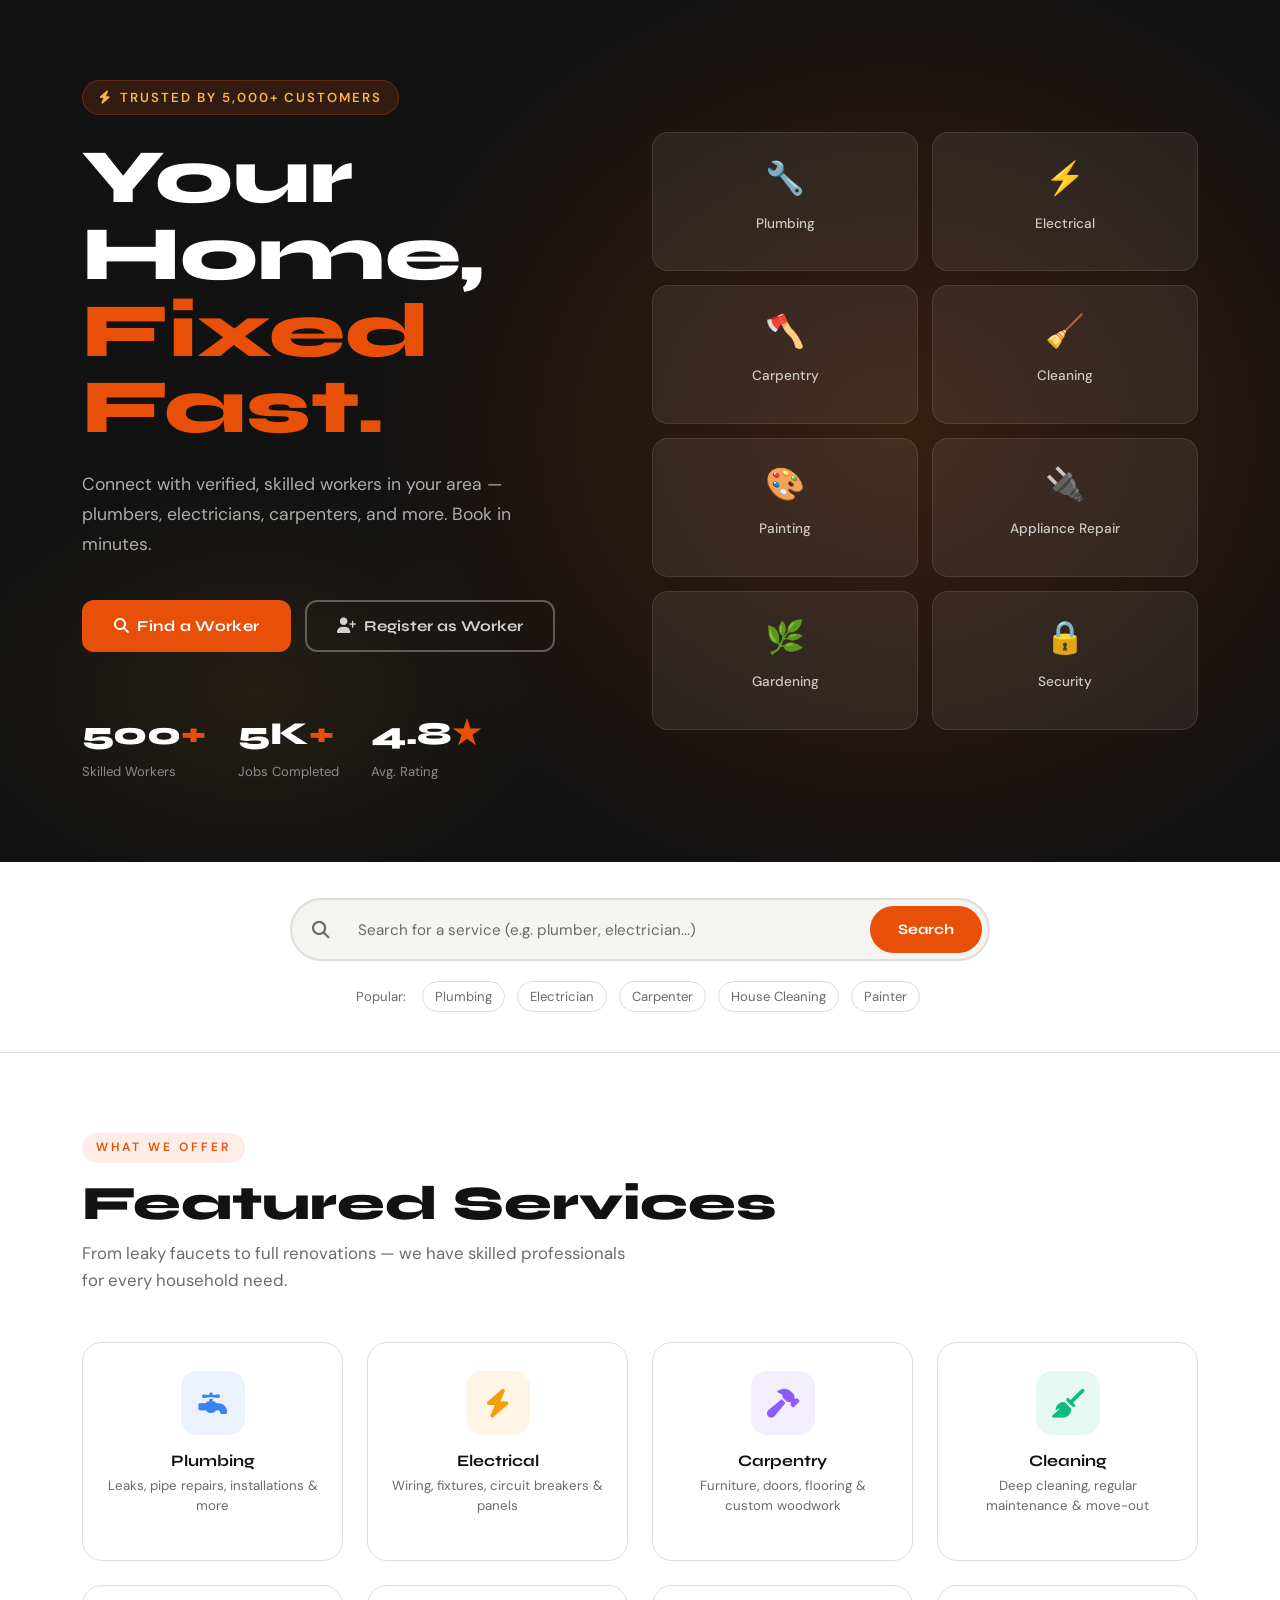
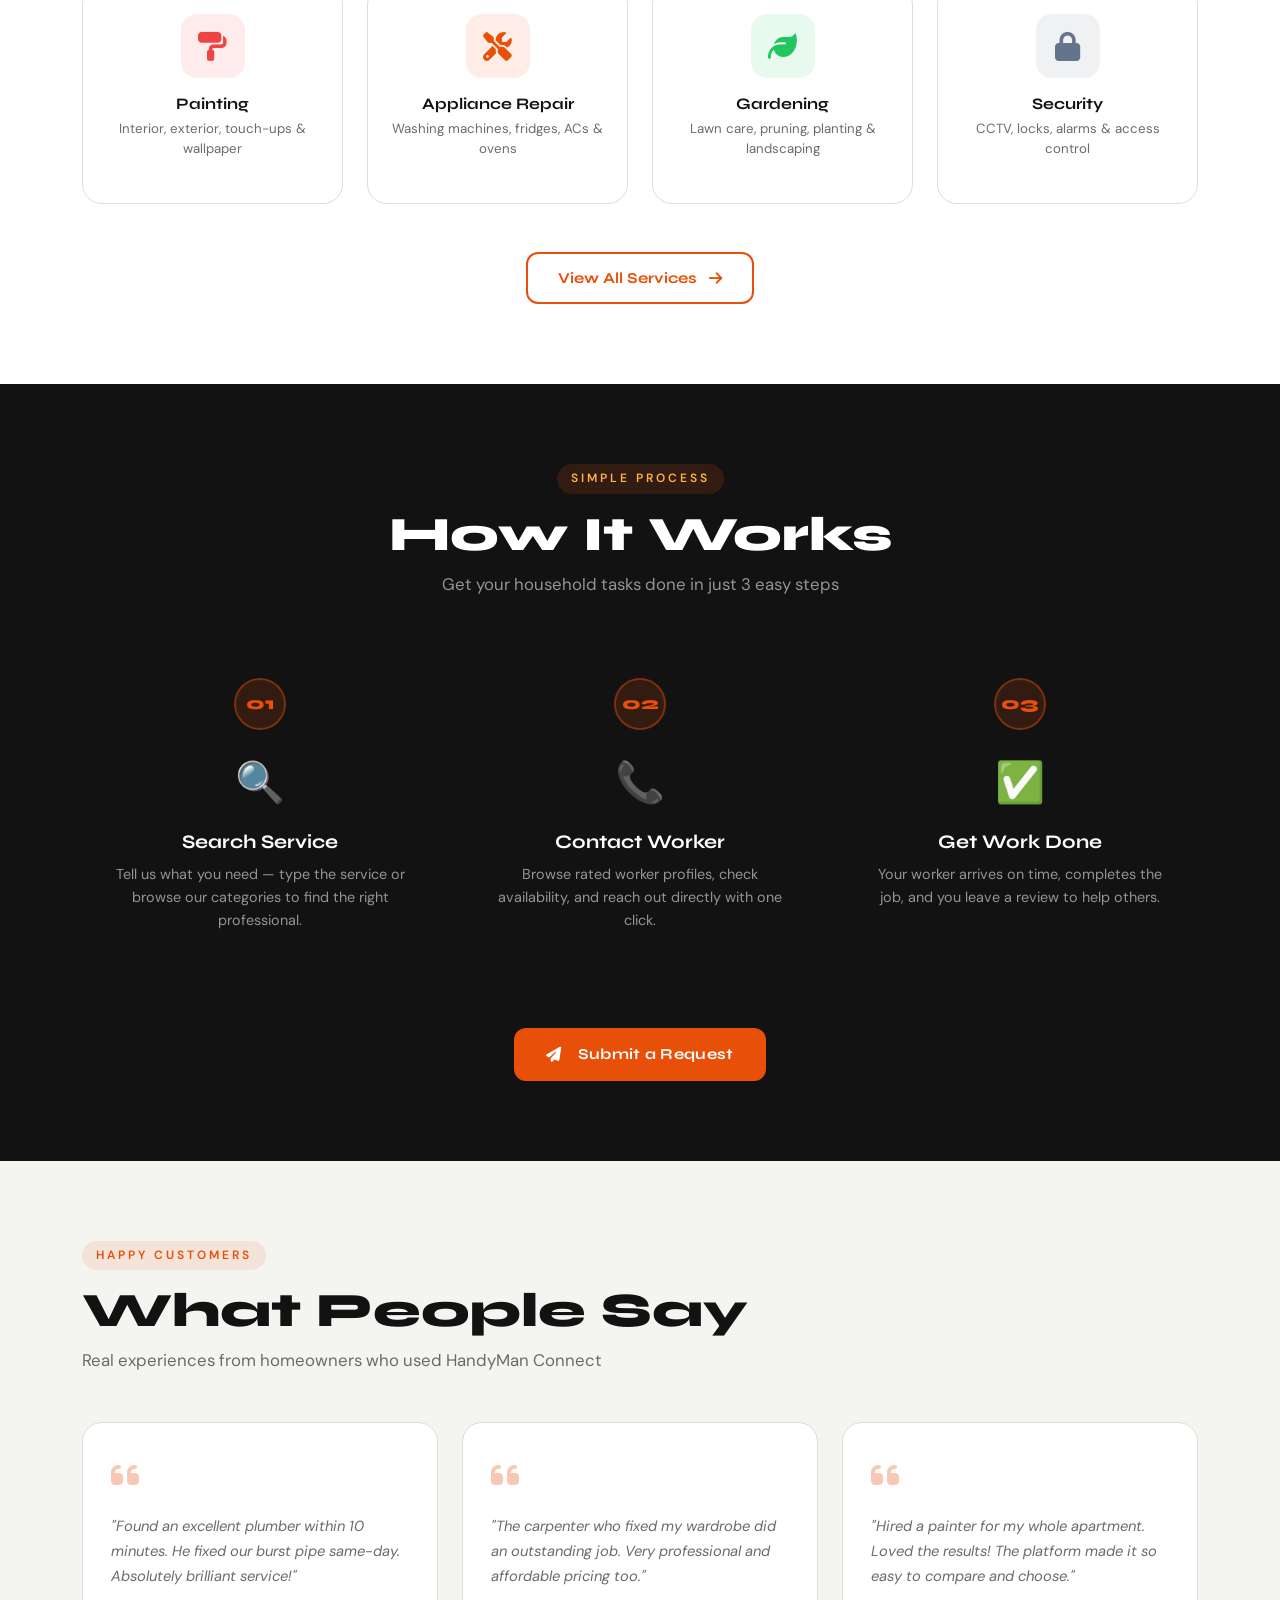
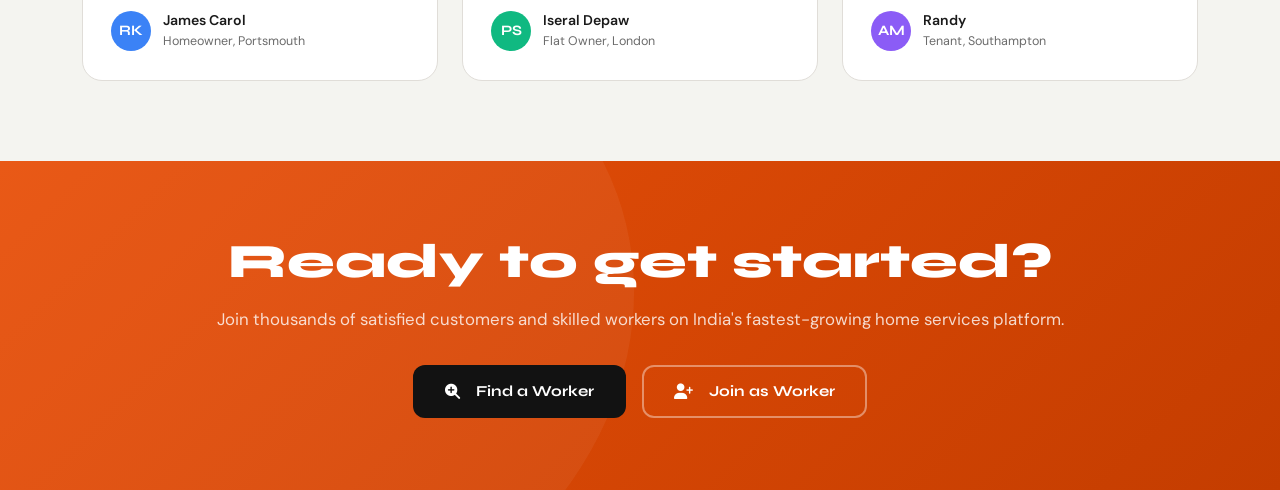
==== commit 60ff37c2: "Update index.html" ====
--- a/index.html
+++ b/index.html
@@ -8,7 +8,7 @@
 
   <link rel="stylesheet" href="https://cdnjs.cloudflare.com/ajax/libs/bootstrap/5.3.2/css/bootstrap.min.css"/>
   <link rel="stylesheet" href="https://cdnjs.cloudflare.com/ajax/libs/font-awesome/6.5.0/css/all.min.css"/>
-  <link rel="stylesheet" href="css/style.css"/>
+  <link rel="stylesheet" href="./style.css"/>
 </head>
 <body>
 
--- a/style.css
+++ b/style.css
@@ -0,0 +1,929 @@
+/* ============================================================
+   HandyMan Connect — Main Stylesheet
+   Author: MBA Project
+   Description: Global styles, components, and utilities
+   ============================================================ */
+
+/* ── Google Fonts ── */
+@import url('https://fonts.googleapis.com/css2?family=Syne:wght@400;600;700;800&family=DM+Sans:ital,wght@0,300;0,400;0,500;0,600;1,400&display=swap');
+
+/* ── CSS Variables ── */
+:root {
+  --primary:      #E8500A;
+  --primary-dark: #C43D00;
+  --primary-light:#FF7A40;
+  --accent:       #FFB347;
+  --dark:         #121212;
+  --dark-2:       #1E1E1E;
+  --dark-3:       #2A2A2A;
+  --mid:          #3D3D3D;
+  --light-gray:   #F4F4F0;
+  --border:       #E0DDD8;
+  --text:         #1A1A1A;
+  --text-muted:   #6B6B6B;
+  --white:        #FFFFFF;
+  --success:      #22C55E;
+  --warning:      #F59E0B;
+  --radius:       12px;
+  --radius-lg:    20px;
+  --shadow:       0 4px 24px rgba(0,0,0,0.08);
+  --shadow-lg:    0 12px 48px rgba(0,0,0,0.14);
+  --font-display: 'Syne', sans-serif;
+  --font-body:    'DM Sans', sans-serif;
+  --transition:   all 0.25s ease;
+}
+
+/* ── Reset & Base ── */
+*, *::before, *::after { box-sizing: border-box; margin: 0; padding: 0; }
+html { scroll-behavior: smooth; }
+body {
+  font-family: var(--font-body);
+  color: var(--text);
+  background: var(--white);
+  line-height: 1.6;
+  font-size: 16px;
+}
+img { max-width: 100%; display: block; }
+a { text-decoration: none; color: inherit; transition: var(--transition); }
+ul { list-style: none; }
+
+/* ── Typography ── */
+h1, h2, h3, h4, h5, h6 {
+  font-family: var(--font-display);
+  font-weight: 700;
+  line-height: 1.2;
+}
+
+/* ── Utility Classes ── */
+.section-padding   { padding: 80px 0; }
+.section-sm        { padding: 56px 0; }
+.text-primary-c    { color: var(--primary) !important; }
+.bg-light-c        { background: var(--light-gray); }
+.fw-display        { font-family: var(--font-display); }
+.container-narrow  { max-width: 820px; margin: 0 auto; }
+
+/* ── Section Header ── */
+.section-header { margin-bottom: 48px; }
+.section-header .label {
+  display: inline-block;
+  font-size: 12px;
+  font-weight: 600;
+  letter-spacing: 3px;
+  text-transform: uppercase;
+  color: var(--primary);
+  background: rgba(232,80,10,0.10);
+  padding: 5px 14px;
+  border-radius: 100px;
+  margin-bottom: 12px;
+}
+.section-header h2 {
+  font-size: clamp(2rem, 4vw, 3rem);
+  font-weight: 800;
+  color: var(--dark);
+}
+.section-header p {
+  color: var(--text-muted);
+  font-size: 1.05rem;
+  max-width: 560px;
+}
+
+/* ── Buttons ── */
+.btn-primary-c {
+  background: var(--primary);
+  color: var(--white);
+  border: none;
+  padding: 14px 32px;
+  border-radius: var(--radius);
+  font-family: var(--font-display);
+  font-weight: 700;
+  font-size: 0.95rem;
+  cursor: pointer;
+  display: inline-flex;
+  align-items: center;
+  gap: 8px;
+  transition: var(--transition);
+  letter-spacing: 0.3px;
+}
+.btn-primary-c:hover {
+  background: var(--primary-dark);
+  color: var(--white);
+  transform: translateY(-2px);
+  box-shadow: 0 8px 24px rgba(232,80,10,0.35);
+}
+.btn-outline-c {
+  background: transparent;
+  color: var(--primary);
+  border: 2px solid var(--primary);
+  padding: 12px 30px;
+  border-radius: var(--radius);
+  font-family: var(--font-display);
+  font-weight: 700;
+  font-size: 0.95rem;
+  cursor: pointer;
+  display: inline-flex;
+  align-items: center;
+  gap: 8px;
+  transition: var(--transition);
+}
+.btn-outline-c:hover {
+  background: var(--primary);
+  color: var(--white);
+  transform: translateY(-2px);
+}
+.btn-dark-c {
+  background: var(--dark);
+  color: var(--white);
+  padding: 14px 32px;
+  border-radius: var(--radius);
+  font-family: var(--font-display);
+  font-weight: 700;
+  font-size: 0.95rem;
+  border: none;
+  cursor: pointer;
+  display: inline-flex;
+  align-items: center;
+  gap: 8px;
+  transition: var(--transition);
+}
+.btn-dark-c:hover {
+  background: var(--dark-3);
+  color: var(--white);
+  transform: translateY(-2px);
+}
+
+/* ── Navbar ── */
+.navbar-main {
+  background: rgba(255,255,255,0.95);
+  backdrop-filter: blur(12px);
+  border-bottom: 1px solid var(--border);
+  padding: 0;
+  position: sticky;
+  top: 0;
+  z-index: 1000;
+  transition: box-shadow 0.3s;
+}
+.navbar-main.scrolled { box-shadow: var(--shadow); }
+.navbar-main .navbar-brand {
+  font-family: var(--font-display);
+  font-weight: 800;
+  font-size: 1.5rem;
+  color: var(--dark);
+  display: flex;
+  align-items: center;
+  gap: 8px;
+}
+.navbar-main .brand-icon {
+  width: 36px; height: 36px;
+  background: var(--primary);
+  border-radius: 8px;
+  display: flex; align-items: center; justify-content: center;
+  color: white; font-size: 1.1rem;
+}
+.navbar-main .brand-text span { color: var(--primary); }
+.navbar-main .nav-link {
+  font-family: var(--font-body);
+  font-weight: 500;
+  font-size: 0.92rem;
+  color: var(--text-muted) !important;
+  padding: 8px 14px !important;
+  border-radius: 8px;
+  transition: var(--transition);
+}
+.navbar-main .nav-link:hover,
+.navbar-main .nav-link.active {
+  color: var(--primary) !important;
+  background: rgba(232,80,10,0.08);
+}
+.navbar-main .nav-cta {
+  background: var(--primary);
+  color: white !important;
+  border-radius: var(--radius);
+  padding: 8px 20px !important;
+  font-weight: 600;
+}
+.navbar-main .nav-cta:hover {
+  background: var(--primary-dark) !important;
+  color: white !important;
+}
+.navbar-toggler {
+  border: none;
+  padding: 6px;
+  border-radius: 8px;
+  color: var(--dark);
+}
+.navbar-toggler:focus { box-shadow: none; }
+
+/* ── Hero ── */
+.hero-section {
+  background: var(--dark);
+  min-height: 92vh;
+  display: flex;
+  align-items: center;
+  position: relative;
+  overflow: hidden;
+  padding: 80px 0;
+}
+.hero-section::before {
+  content: '';
+  position: absolute;
+  inset: 0;
+  background:
+    radial-gradient(ellipse 60% 80% at 70% 50%, rgba(232,80,10,0.18) 0%, transparent 70%),
+    radial-gradient(ellipse 40% 40% at 20% 80%, rgba(255,179,71,0.08) 0%, transparent 60%);
+}
+.hero-section .container { position: relative; z-index: 1; }
+.hero-label {
+  display: inline-flex;
+  align-items: center;
+  gap: 8px;
+  background: rgba(232,80,10,0.15);
+  border: 1px solid rgba(232,80,10,0.3);
+  color: var(--accent);
+  font-size: 0.82rem;
+  font-weight: 600;
+  letter-spacing: 2px;
+  text-transform: uppercase;
+  padding: 6px 16px;
+  border-radius: 100px;
+  margin-bottom: 24px;
+  animation: fadeUp 0.6s ease both;
+}
+.hero-title {
+  font-family: var(--font-display);
+  font-size: clamp(2.8rem, 6vw, 5.5rem);
+  font-weight: 800;
+  color: var(--white);
+  line-height: 1.0;
+  margin-bottom: 24px;
+  animation: fadeUp 0.6s 0.1s ease both;
+}
+.hero-title .highlight {
+  color: var(--primary);
+  display: block;
+}
+.hero-subtitle {
+  color: rgba(255,255,255,0.65);
+  font-size: 1.1rem;
+  max-width: 500px;
+  margin-bottom: 40px;
+  animation: fadeUp 0.6s 0.2s ease both;
+  line-height: 1.7;
+}
+.hero-actions {
+  display: flex;
+  gap: 14px;
+  flex-wrap: wrap;
+  animation: fadeUp 0.6s 0.3s ease both;
+}
+.hero-stats {
+  display: flex;
+  gap: 32px;
+  margin-top: 56px;
+  animation: fadeUp 0.6s 0.4s ease both;
+  flex-wrap: wrap;
+}
+.hero-stat .number {
+  font-family: var(--font-display);
+  font-size: 2rem;
+  font-weight: 800;
+  color: var(--white);
+}
+.hero-stat .number span { color: var(--primary); }
+.hero-stat .desc {
+  color: rgba(255,255,255,0.5);
+  font-size: 0.82rem;
+  margin-top: 2px;
+}
+.hero-visual {
+  animation: fadeIn 0.8s 0.3s ease both;
+}
+.hero-card-grid {
+  display: grid;
+  grid-template-columns: 1fr 1fr;
+  gap: 14px;
+}
+.hero-mini-card {
+  background: rgba(255,255,255,0.07);
+  border: 1px solid rgba(255,255,255,0.1);
+  border-radius: 16px;
+  padding: 20px;
+  text-align: center;
+  transition: var(--transition);
+  backdrop-filter: blur(10px);
+}
+.hero-mini-card:hover { background: rgba(255,255,255,0.12); transform: translateY(-4px); }
+.hero-mini-card .icon {
+  font-size: 2rem;
+  margin-bottom: 8px;
+}
+.hero-mini-card p {
+  color: rgba(255,255,255,0.75);
+  font-size: 0.85rem;
+  font-weight: 500;
+}
+
+/* ── Search Bar ── */
+.search-section {
+  background: var(--white);
+  padding: 36px 0;
+  border-bottom: 1px solid var(--border);
+}
+.search-bar-wrap {
+  background: var(--light-gray);
+  border: 2px solid var(--border);
+  border-radius: 100px;
+  display: flex;
+  align-items: center;
+  overflow: hidden;
+  transition: var(--transition);
+  max-width: 700px;
+  margin: 0 auto;
+}
+.search-bar-wrap:focus-within {
+  border-color: var(--primary);
+  box-shadow: 0 0 0 4px rgba(232,80,10,0.1);
+}
+.search-bar-wrap .search-icon {
+  padding: 0 16px 0 20px;
+  color: var(--text-muted);
+  font-size: 1.1rem;
+}
+.search-bar-wrap input {
+  flex: 1;
+  border: none;
+  background: transparent;
+  padding: 16px 12px;
+  font-family: var(--font-body);
+  font-size: 0.95rem;
+  color: var(--text);
+  outline: none;
+}
+.search-bar-wrap input::placeholder { color: var(--text-muted); }
+.search-bar-wrap button {
+  background: var(--primary);
+  color: white;
+  border: none;
+  padding: 12px 28px;
+  margin: 6px;
+  border-radius: 100px;
+  font-family: var(--font-display);
+  font-weight: 700;
+  font-size: 0.9rem;
+  cursor: pointer;
+  transition: var(--transition);
+}
+.search-bar-wrap button:hover { background: var(--primary-dark); }
+.search-tags {
+  text-align: center;
+  margin-top: 16px;
+  color: var(--text-muted);
+  font-size: 0.85rem;
+}
+.search-tag {
+  display: inline-block;
+  background: var(--white);
+  border: 1px solid var(--border);
+  border-radius: 100px;
+  padding: 4px 12px;
+  margin: 4px;
+  font-size: 0.82rem;
+  cursor: pointer;
+  transition: var(--transition);
+}
+.search-tag:hover { border-color: var(--primary); color: var(--primary); }
+
+/* ── Service Cards ── */
+.service-card {
+  background: var(--white);
+  border: 1.5px solid var(--border);
+  border-radius: var(--radius-lg);
+  padding: 28px 24px;
+  text-align: center;
+  transition: var(--transition);
+  cursor: pointer;
+  height: 100%;
+}
+.service-card:hover {
+  border-color: var(--primary);
+  transform: translateY(-6px);
+  box-shadow: var(--shadow-lg);
+}
+.service-card .svc-icon {
+  width: 64px; height: 64px;
+  border-radius: 16px;
+  display: flex; align-items: center; justify-content: center;
+  font-size: 1.8rem;
+  margin: 0 auto 16px;
+}
+.service-card h5 {
+  font-family: var(--font-display);
+  font-weight: 700;
+  font-size: 1rem;
+  margin-bottom: 6px;
+  color: var(--dark);
+}
+.service-card p {
+  font-size: 0.83rem;
+  color: var(--text-muted);
+  line-height: 1.5;
+}
+.svc-plumbing    { background: rgba(59,130,246,0.1);  color: #3B82F6; }
+.svc-electrical  { background: rgba(245,158,11,0.1);  color: #F59E0B; }
+.svc-carpentry   { background: rgba(139,92,246,0.1);  color: #8B5CF6; }
+.svc-cleaning    { background: rgba(16,185,129,0.1);  color: #10B981; }
+.svc-painting    { background: rgba(239,68,68,0.1);   color: #EF4444; }
+.svc-appliance   { background: rgba(232,80,10,0.1);   color: var(--primary); }
+.svc-gardening   { background: rgba(34,197,94,0.1);   color: #22C55E; }
+.svc-security    { background: rgba(100,116,139,0.1); color: #64748B; }
+
+/* ── How It Works ── */
+.steps-section { background: var(--dark); }
+.step-card {
+  text-align: center;
+  padding: 32px 24px;
+  position: relative;
+}
+.step-number {
+  width: 52px; height: 52px;
+  border-radius: 50%;
+  background: rgba(232,80,10,0.15);
+  border: 2px solid rgba(232,80,10,0.4);
+  color: var(--primary);
+  font-family: var(--font-display);
+  font-weight: 800;
+  font-size: 1.1rem;
+  display: flex; align-items: center; justify-content: center;
+  margin: 0 auto 20px;
+}
+.step-icon {
+  font-size: 2.5rem;
+  margin-bottom: 16px;
+}
+.step-card h4 {
+  font-family: var(--font-display);
+  color: var(--white);
+  font-size: 1.2rem;
+  margin-bottom: 10px;
+}
+.step-card p { color: rgba(255,255,255,0.55); font-size: 0.9rem; }
+.step-connector {
+  position: absolute;
+  top: 52px;
+  right: -15%;
+  width: 30%;
+  height: 2px;
+  background: linear-gradient(to right, var(--primary), transparent);
+  opacity: 0.4;
+}
+
+/* ── Worker Cards ── */
+.worker-card {
+  background: var(--white);
+  border: 1.5px solid var(--border);
+  border-radius: var(--radius-lg);
+  overflow: hidden;
+  transition: var(--transition);
+  height: 100%;
+}
+.worker-card:hover {
+  border-color: var(--primary);
+  box-shadow: var(--shadow-lg);
+  transform: translateY(-4px);
+}
+.worker-card .card-top {
+  background: linear-gradient(135deg, var(--dark) 0%, var(--dark-3) 100%);
+  padding: 28px 24px 20px;
+  position: relative;
+}
+.worker-card .availability-badge {
+  position: absolute;
+  top: 16px; right: 16px;
+  font-size: 0.72rem;
+  font-weight: 600;
+  padding: 4px 10px;
+  border-radius: 100px;
+}
+.available   { background: rgba(34,197,94,0.15);  color: #22C55E; border: 1px solid rgba(34,197,94,0.3); }
+.unavailable { background: rgba(239,68,68,0.15);  color: #EF4444; border: 1px solid rgba(239,68,68,0.3); }
+.worker-avatar {
+  width: 60px; height: 60px;
+  border-radius: 50%;
+  background: var(--primary);
+  color: white;
+  font-family: var(--font-display);
+  font-weight: 800;
+  font-size: 1.4rem;
+  display: flex; align-items: center; justify-content: center;
+  margin-bottom: 12px;
+  border: 3px solid rgba(255,255,255,0.15);
+}
+.worker-card .worker-name {
+  font-family: var(--font-display);
+  font-weight: 700;
+  color: var(--white);
+  font-size: 1.05rem;
+}
+.worker-card .worker-skill {
+  color: var(--accent);
+  font-size: 0.82rem;
+  font-weight: 500;
+}
+.worker-card .card-body-c {
+  padding: 20px 24px;
+}
+.worker-meta {
+  display: flex;
+  flex-direction: column;
+  gap: 8px;
+  margin-bottom: 16px;
+}
+.worker-meta-item {
+  display: flex;
+  align-items: center;
+  gap: 8px;
+  font-size: 0.85rem;
+  color: var(--text-muted);
+}
+.worker-meta-item i { color: var(--primary); width: 14px; }
+.star-rating { color: var(--warning); font-size: 0.8rem; }
+.rating-text { font-size: 0.82rem; color: var(--text-muted); margin-left: 4px; }
+.worker-card .btn-contact {
+  width: 100%;
+  background: var(--primary);
+  color: white;
+  border: none;
+  border-radius: var(--radius);
+  padding: 12px;
+  font-family: var(--font-display);
+  font-weight: 700;
+  font-size: 0.9rem;
+  cursor: pointer;
+  transition: var(--transition);
+  margin-top: 4px;
+}
+.worker-card .btn-contact:hover {
+  background: var(--primary-dark);
+  transform: none;
+  box-shadow: 0 4px 16px rgba(232,80,10,0.3);
+}
+
+/* ── Filter Bar ── */
+.filter-bar {
+  background: var(--white);
+  border: 1.5px solid var(--border);
+  border-radius: var(--radius-lg);
+  padding: 20px 24px;
+  margin-bottom: 32px;
+  display: flex;
+  gap: 16px;
+  flex-wrap: wrap;
+  align-items: flex-end;
+}
+.filter-group { flex: 1; min-width: 160px; }
+.filter-group label {
+  display: block;
+  font-size: 0.78rem;
+  font-weight: 600;
+  color: var(--text-muted);
+  text-transform: uppercase;
+  letter-spacing: 1px;
+  margin-bottom: 6px;
+}
+.filter-group select,
+.filter-group input {
+  width: 100%;
+  border: 1.5px solid var(--border);
+  border-radius: var(--radius);
+  padding: 10px 14px;
+  font-family: var(--font-body);
+  font-size: 0.9rem;
+  color: var(--text);
+  background: var(--light-gray);
+  outline: none;
+  transition: var(--transition);
+}
+.filter-group select:focus,
+.filter-group input:focus {
+  border-color: var(--primary);
+  background: white;
+  box-shadow: 0 0 0 3px rgba(232,80,10,0.08);
+}
+
+/* ── Forms ── */
+.form-section { background: var(--light-gray); }
+.form-card {
+  background: var(--white);
+  border-radius: var(--radius-lg);
+  border: 1.5px solid var(--border);
+  padding: 40px;
+  box-shadow: var(--shadow);
+}
+.form-card h3 {
+  font-family: var(--font-display);
+  font-weight: 800;
+  font-size: 1.6rem;
+  margin-bottom: 6px;
+  color: var(--dark);
+}
+.form-card .subtitle {
+  color: var(--text-muted);
+  font-size: 0.9rem;
+  margin-bottom: 28px;
+}
+.form-divider {
+  height: 2px;
+  background: var(--light-gray);
+  margin: 24px 0;
+}
+.form-label-c {
+  font-size: 0.85rem;
+  font-weight: 600;
+  color: var(--text);
+  margin-bottom: 6px;
+  display: block;
+}
+.form-control-c {
+  width: 100%;
+  border: 1.5px solid var(--border);
+  border-radius: var(--radius);
+  padding: 12px 16px;
+  font-family: var(--font-body);
+  font-size: 0.92rem;
+  color: var(--text);
+  background: var(--white);
+  outline: none;
+  transition: var(--transition);
+}
+.form-control-c:focus {
+  border-color: var(--primary);
+  box-shadow: 0 0 0 3px rgba(232,80,10,0.10);
+}
+.form-control-c::placeholder { color: var(--text-muted); }
+textarea.form-control-c { resize: vertical; min-height: 110px; }
+.form-group-c { margin-bottom: 20px; }
+.form-row-c {
+  display: grid;
+  grid-template-columns: 1fr 1fr;
+  gap: 16px;
+}
+.success-toast {
+  display: none;
+  background: rgba(34,197,94,0.12);
+  border: 1px solid rgba(34,197,94,0.3);
+  color: #16A34A;
+  border-radius: var(--radius);
+  padding: 14px 20px;
+  margin-bottom: 20px;
+  font-size: 0.9rem;
+  font-weight: 500;
+  align-items: center;
+  gap: 10px;
+}
+
+/* ── About ── */
+.about-stat-card {
+  background: var(--white);
+  border: 1.5px solid var(--border);
+  border-radius: var(--radius-lg);
+  padding: 28px 24px;
+  text-align: center;
+}
+.about-stat-card .big-num {
+  font-family: var(--font-display);
+  font-size: 2.8rem;
+  font-weight: 800;
+  color: var(--primary);
+}
+.about-stat-card p { color: var(--text-muted); font-size: 0.88rem; margin-top: 4px; }
+.team-card {
+  background: var(--white);
+  border: 1.5px solid var(--border);
+  border-radius: var(--radius-lg);
+  overflow: hidden;
+  text-align: center;
+  transition: var(--transition);
+}
+.team-card:hover { transform: translateY(-4px); box-shadow: var(--shadow-lg); }
+.team-avatar {
+  width: 80px; height: 80px;
+  border-radius: 50%;
+  display: flex; align-items: center; justify-content: center;
+  font-family: var(--font-display);
+  font-weight: 800;
+  font-size: 1.6rem;
+  color: white;
+  margin: 28px auto 16px;
+}
+.team-card h5 { font-family: var(--font-display); font-weight: 700; font-size: 1rem; }
+.team-card .role { color: var(--primary); font-size: 0.82rem; font-weight: 500; margin-top: 4px; margin-bottom: 16px; }
+
+/* ── Contact ── */
+.contact-info-card {
+  background: var(--dark);
+  border-radius: var(--radius-lg);
+  padding: 36px;
+  height: 100%;
+}
+.contact-item {
+  display: flex;
+  gap: 16px;
+  margin-bottom: 28px;
+  align-items: flex-start;
+}
+.contact-item .ci-icon {
+  width: 44px; height: 44px;
+  background: rgba(232,80,10,0.15);
+  border-radius: 10px;
+  display: flex; align-items: center; justify-content: center;
+  color: var(--primary);
+  flex-shrink: 0;
+  font-size: 1rem;
+}
+.contact-item .ci-label {
+  font-size: 0.78rem;
+  font-weight: 600;
+  text-transform: uppercase;
+  letter-spacing: 1px;
+  color: rgba(255,255,255,0.4);
+  margin-bottom: 4px;
+}
+.contact-item .ci-val {
+  color: rgba(255,255,255,0.85);
+  font-size: 0.92rem;
+}
+.map-placeholder {
+  background: var(--light-gray);
+  border: 1.5px solid var(--border);
+  border-radius: var(--radius-lg);
+  height: 200px;
+  display: flex;
+  flex-direction: column;
+  align-items: center;
+  justify-content: center;
+  color: var(--text-muted);
+  font-size: 0.9rem;
+  margin-top: 20px;
+}
+.map-placeholder i { font-size: 2.5rem; color: var(--primary); margin-bottom: 8px; }
+
+/* ── Page Hero ── */
+.page-hero {
+  background: var(--dark);
+  padding: 64px 0;
+  position: relative;
+  overflow: hidden;
+}
+.page-hero::before {
+  content: '';
+  position: absolute;
+  inset: 0;
+  background: radial-gradient(ellipse 50% 100% at 80% 50%, rgba(232,80,10,0.15) 0%, transparent 70%);
+}
+.page-hero .container { position: relative; z-index: 1; }
+.page-hero .label {
+  display: inline-block;
+  background: rgba(232,80,10,0.15);
+  border: 1px solid rgba(232,80,10,0.3);
+  color: var(--accent);
+  font-size: 0.78rem;
+  font-weight: 600;
+  letter-spacing: 2px;
+  text-transform: uppercase;
+  padding: 5px 14px;
+  border-radius: 100px;
+  margin-bottom: 14px;
+}
+.page-hero h1 {
+  color: var(--white);
+  font-size: clamp(2rem, 5vw, 3.5rem);
+  font-weight: 800;
+}
+.page-hero p { color: rgba(255,255,255,0.6); margin-top: 12px; font-size: 1rem; max-width: 500px; }
+
+/* ── Footer ── */
+.footer {
+  background: var(--dark);
+  padding: 64px 0 0;
+}
+.footer .brand { font-family: var(--font-display); font-weight: 800; font-size: 1.4rem; color: white; margin-bottom: 12px; }
+.footer .brand span { color: var(--primary); }
+.footer .tagline { color: rgba(255,255,255,0.45); font-size: 0.88rem; max-width: 240px; line-height: 1.7; }
+.footer h6 {
+  font-family: var(--font-display);
+  font-weight: 700;
+  font-size: 0.88rem;
+  letter-spacing: 1.5px;
+  text-transform: uppercase;
+  color: rgba(255,255,255,0.4);
+  margin-bottom: 16px;
+}
+.footer-links li { margin-bottom: 10px; }
+.footer-links li a { color: rgba(255,255,255,0.65); font-size: 0.9rem; transition: var(--transition); }
+.footer-links li a:hover { color: var(--primary); padding-left: 4px; }
+.footer-bottom {
+  margin-top: 48px;
+  border-top: 1px solid rgba(255,255,255,0.08);
+  padding: 24px 0;
+  display: flex;
+  align-items: center;
+  justify-content: space-between;
+  flex-wrap: wrap;
+  gap: 16px;
+}
+.footer-bottom p { color: rgba(255,255,255,0.35); font-size: 0.82rem; }
+.social-links { display: flex; gap: 10px; }
+.social-link {
+  width: 36px; height: 36px;
+  border-radius: 8px;
+  background: rgba(255,255,255,0.06);
+  border: 1px solid rgba(255,255,255,0.1);
+  display: flex; align-items: center; justify-content: center;
+  color: rgba(255,255,255,0.5);
+  font-size: 0.85rem;
+  transition: var(--transition);
+}
+.social-link:hover { background: var(--primary); color: white; border-color: var(--primary); }
+
+/* ── CTA Banner ── */
+.cta-banner {
+  background: linear-gradient(135deg, var(--primary) 0%, var(--primary-dark) 100%);
+  padding: 72px 0;
+  text-align: center;
+  position: relative;
+  overflow: hidden;
+}
+.cta-banner::before {
+  content: '';
+  position: absolute;
+  top: -50%; left: -10%;
+  width: 60%; height: 200%;
+  background: rgba(255,255,255,0.05);
+  transform: rotate(-20deg);
+  border-radius: 50%;
+}
+.cta-banner h2 {
+  font-family: var(--font-display);
+  font-weight: 800;
+  font-size: clamp(1.8rem, 4vw, 3rem);
+  color: white;
+  margin-bottom: 16px;
+}
+.cta-banner p { color: rgba(255,255,255,0.8); font-size: 1.05rem; margin-bottom: 32px; }
+
+/* ── Testimonials ── */
+.testimonial-card {
+  background: var(--white);
+  border: 1.5px solid var(--border);
+  border-radius: var(--radius-lg);
+  padding: 28px;
+  height: 100%;
+  transition: var(--transition);
+}
+.testimonial-card:hover { box-shadow: var(--shadow-lg); }
+.testimonial-card .quote-icon { font-size: 2rem; color: var(--primary); opacity: 0.3; margin-bottom: 12px; }
+.testimonial-card p { color: var(--text-muted); font-size: 0.92rem; line-height: 1.7; margin-bottom: 20px; font-style: italic; }
+.testimonial-card .reviewer { display: flex; align-items: center; gap: 12px; }
+.reviewer-avatar {
+  width: 40px; height: 40px; border-radius: 50%;
+  background: var(--primary);
+  color: white;
+  display: flex; align-items: center; justify-content: center;
+  font-family: var(--font-display); font-weight: 700; font-size: 0.9rem;
+}
+.reviewer-name { font-weight: 600; font-size: 0.88rem; }
+.reviewer-role { color: var(--text-muted); font-size: 0.78rem; }
+
+/* ── Animations ── */
+@keyframes fadeUp {
+  from { opacity: 0; transform: translateY(24px); }
+  to   { opacity: 1; transform: translateY(0); }
+}
+@keyframes fadeIn {
+  from { opacity: 0; }
+  to   { opacity: 1; }
+}
+.animate-fade-up { animation: fadeUp 0.6s ease both; }
+
+/* ── Responsive ── */
+@media (max-width: 991px) {
+  .hero-section { min-height: auto; padding: 60px 0; }
+  .hero-visual { margin-top: 48px; }
+  .hero-card-grid { grid-template-columns: repeat(4,1fr); }
+  .step-connector { display: none; }
+  .form-row-c { grid-template-columns: 1fr; }
+}
+@media (max-width: 767px) {
+  .section-padding { padding: 56px 0; }
+  .hero-title { font-size: 2.4rem; }
+  .hero-stats { gap: 20px; }
+  .form-card { padding: 24px 20px; }
+  .filter-bar { flex-direction: column; }
+  .hero-card-grid { grid-template-columns: 1fr 1fr; }
+  .footer-bottom { flex-direction: column; text-align: center; }
+}
+@media (max-width: 480px) {
+  .hero-actions { flex-direction: column; }
+  .hero-actions .btn-primary-c,
+  .hero-actions .btn-outline-c,
+  .hero-actions .btn-dark-c { width: 100%; justify-content: center; }
+}
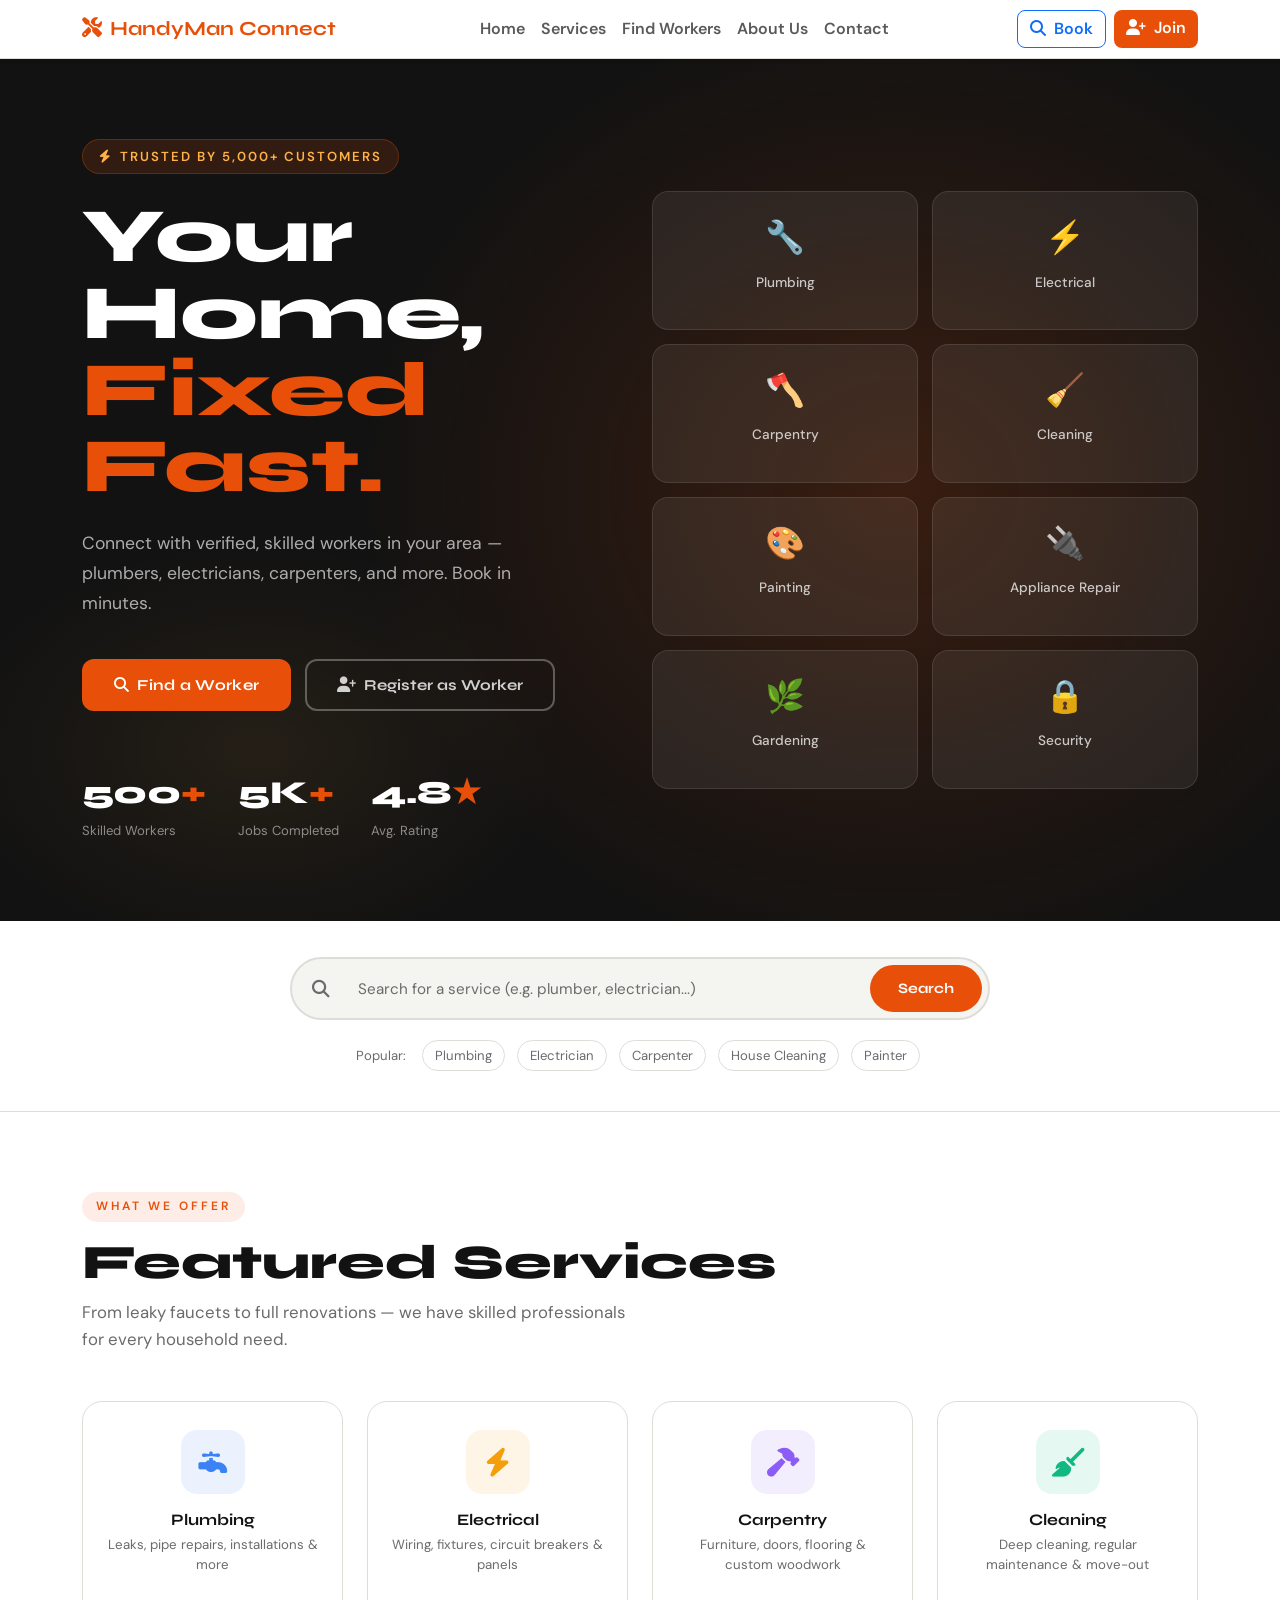
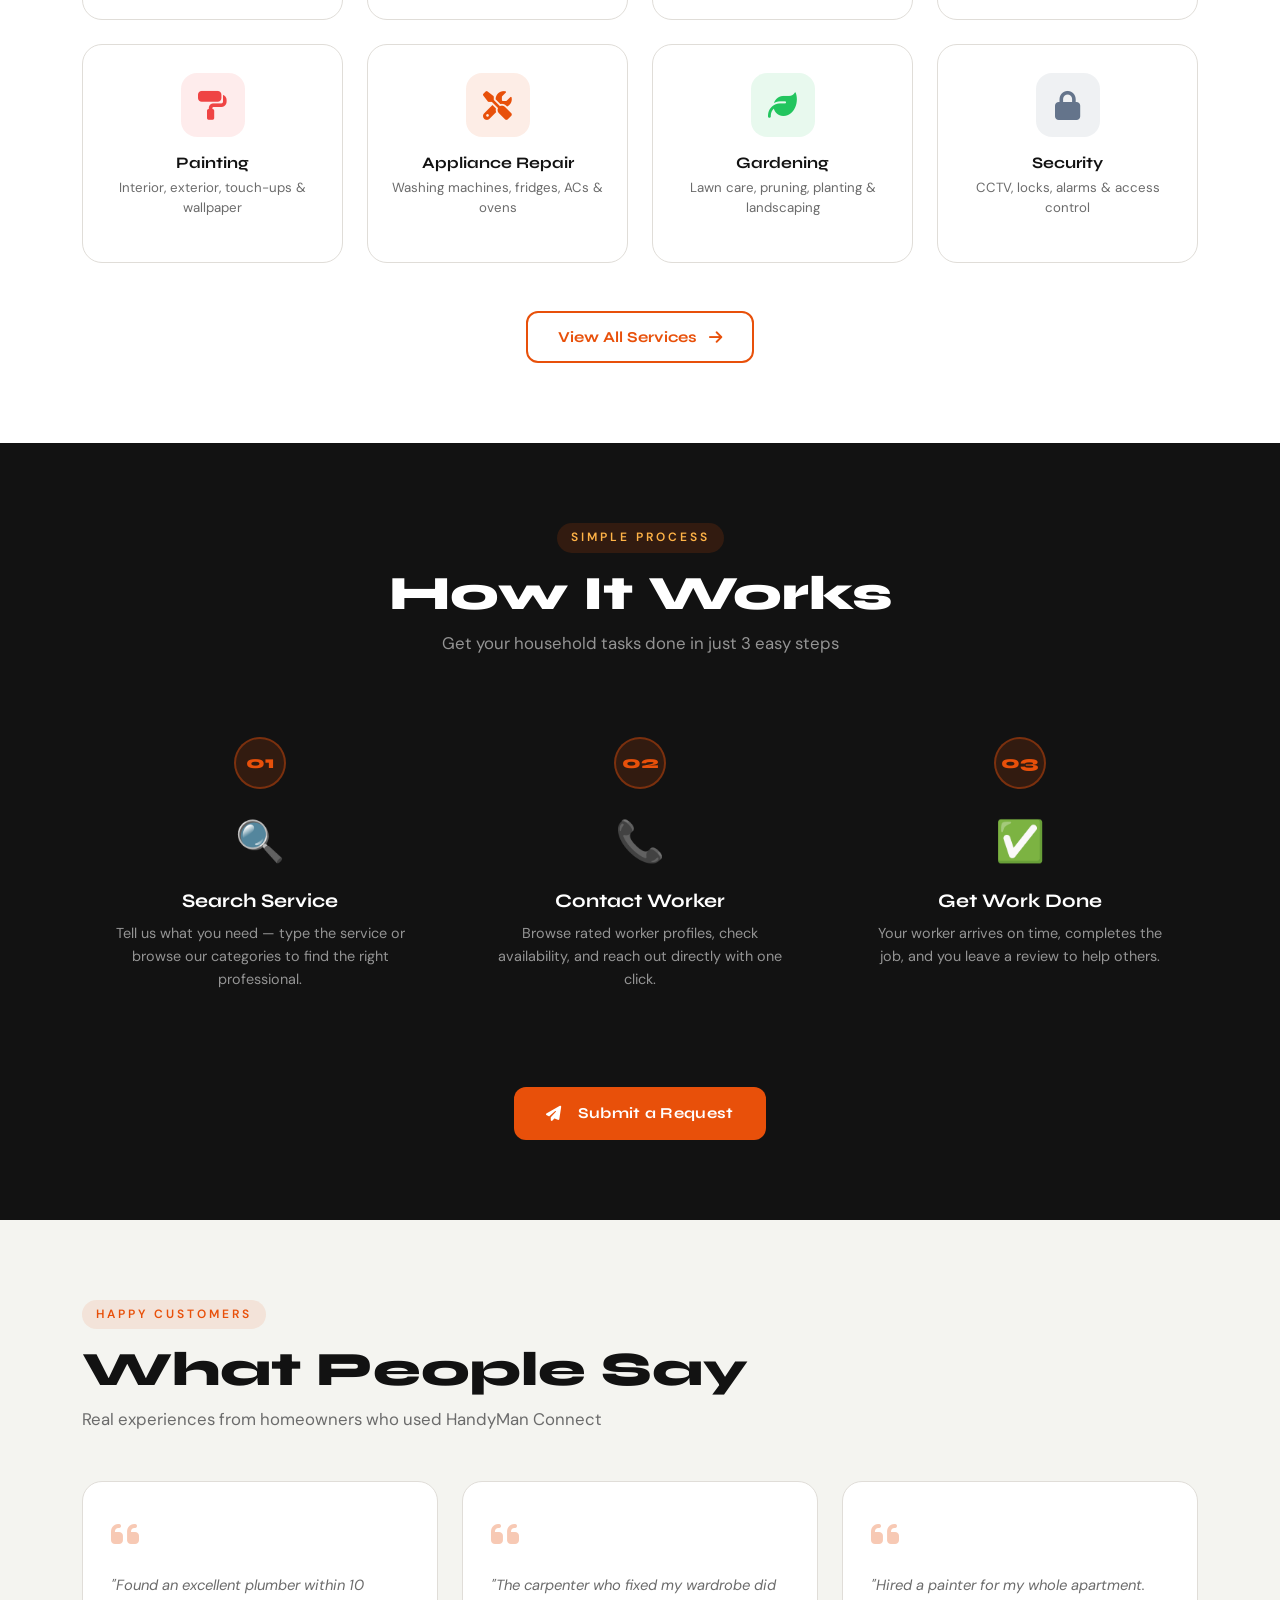
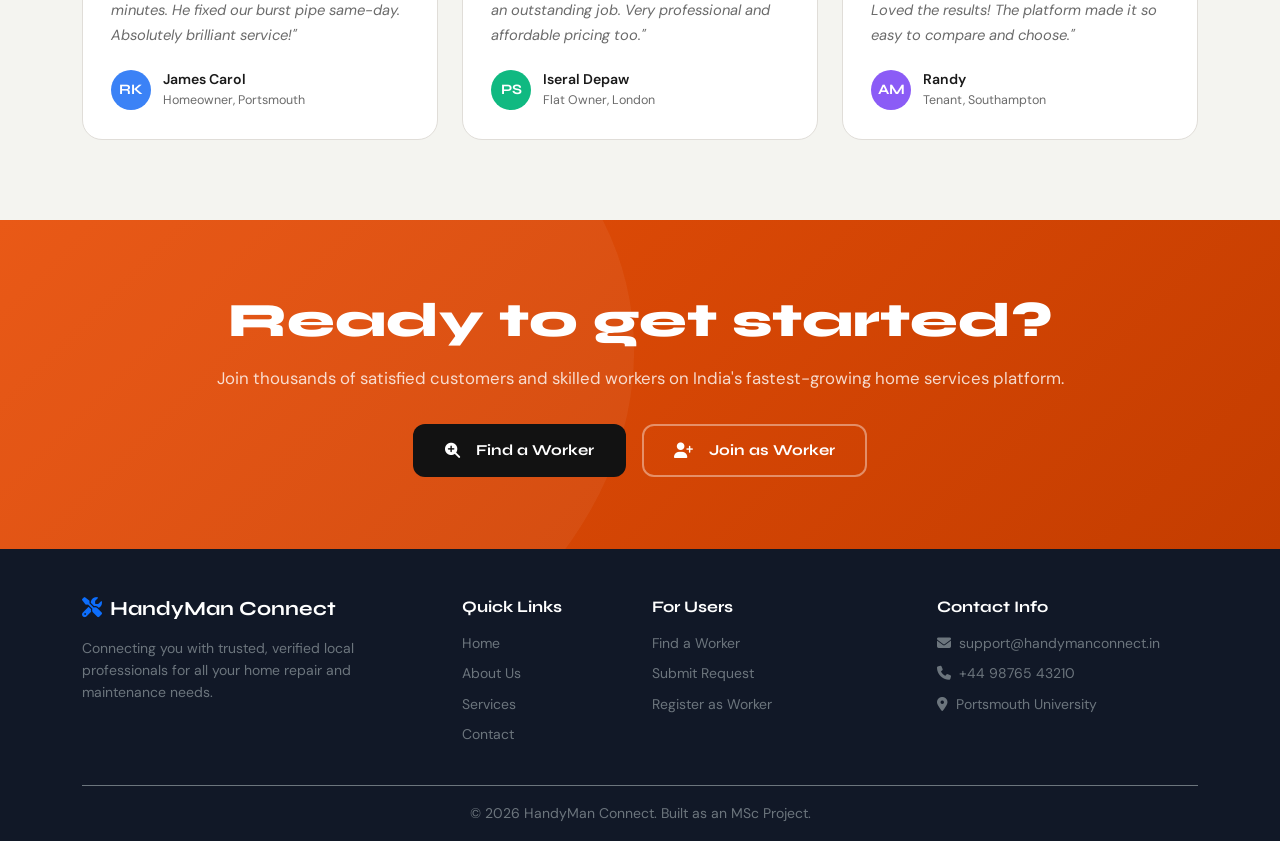
==== commit 7926cec9: "Update index.html" ====
--- a/index.html
+++ b/index.html
@@ -12,7 +12,29 @@
 </head>
 <body>
 
-  <div id="navbar-placeholder"></div>
+  <nav class="navbar navbar-expand-lg navbar-light bg-white sticky-top shadow-sm" style="border-bottom: 1px solid var(--border);">
+    <div class="container">
+      <a class="navbar-brand fw-bold" href="index.html" style="color: var(--primary); font-family: var(--font-display);">
+        <i class="fas fa-tools me-2"></i>HandyMan Connect
+      </a>
+      <button class="navbar-toggler" type="button" data-bs-toggle="collapse" data-bs-target="#mainNav" aria-controls="mainNav" aria-expanded="false" aria-label="Toggle navigation" style="border:none; outline:none;">
+        <span class="navbar-toggler-icon"></span>
+      </button>
+      <div class="collapse navbar-collapse" id="mainNav">
+        <ul class="navbar-nav mx-auto mb-2 mb-lg-0 fw-semibold">
+          <li class="nav-item"><a class="nav-link" href="index.html">Home</a></li>
+          <li class="nav-item"><a class="nav-link" href="services.html">Services</a></li>
+          <li class="nav-item"><a class="nav-link" href="workers.html">Find Workers</a></li>
+          <li class="nav-item"><a class="nav-link" href="about.html">About Us</a></li>
+          <li class="nav-item"><a class="nav-link" href="contact.html">Contact</a></li>
+        </ul>
+        <div class="d-flex gap-2">
+          <a href="request.html" class="btn btn-outline-primary" style="border-radius: 8px; font-weight: 600;"><i class="fas fa-search me-1"></i> Book</a>
+          <a href="register.html" class="btn btn-primary" style="background-color: var(--primary); border: none; border-radius: 8px; font-weight: 600;"><i class="fas fa-user-plus me-1"></i> Join</a>
+        </div>
+      </div>
+    </div>
+  </nav>
 
   <main id="app-container">
 
@@ -32,10 +54,10 @@
                 Connect with verified, skilled workers in your area — plumbers, electricians, carpenters, and more. Book in minutes.
               </p>
               <div class="hero-actions">
-                <a href="pages/workers.html" class="btn-primary-c">
+                <a href="./workers.html" class="btn-primary-c">
                   <i class="fas fa-search"></i> Find a Worker
                 </a>
-                <a href="pages/register.html" class="btn-outline-c" style="color:rgba(255,255,255,0.8); border-color:rgba(255,255,255,0.3);">
+                <a href="./register.html" class="btn-outline-c" style="color:rgba(255,255,255,0.8); border-color:rgba(255,255,255,0.3);">
                   <i class="fas fa-user-plus"></i> Register as Worker
                 </a>
               </div>
@@ -97,48 +119,48 @@
           </div>
           <div class="row g-4">
             <div class="col-6 col-md-4 col-lg-3 reveal">
-              <a href="pages/services.html" class="text-decoration-none">
+              <a href="./services.html" class="text-decoration-none">
                 <div class="service-card"><div class="svc-icon svc-plumbing"><i class="fas fa-faucet"></i></div><h5>Plumbing</h5><p>Leaks, pipe repairs, installations & more</p></div>
               </a>
             </div>
             <div class="col-6 col-md-4 col-lg-3 reveal">
-              <a href="pages/services.html" class="text-decoration-none">
+              <a href="./services.html" class="text-decoration-none">
                 <div class="service-card"><div class="svc-icon svc-electrical"><i class="fas fa-bolt"></i></div><h5>Electrical</h5><p>Wiring, fixtures, circuit breakers & panels</p></div>
               </a>
             </div>
             <div class="col-6 col-md-4 col-lg-3 reveal">
-              <a href="pages/services.html" class="text-decoration-none">
+              <a href="./services.html" class="text-decoration-none">
                 <div class="service-card"><div class="svc-icon svc-carpentry"><i class="fas fa-hammer"></i></div><h5>Carpentry</h5><p>Furniture, doors, flooring & custom woodwork</p></div>
               </a>
             </div>
             <div class="col-6 col-md-4 col-lg-3 reveal">
-              <a href="pages/services.html" class="text-decoration-none">
+              <a href="./services.html" class="text-decoration-none">
                 <div class="service-card"><div class="svc-icon svc-cleaning"><i class="fas fa-broom"></i></div><h5>Cleaning</h5><p>Deep cleaning, regular maintenance & move-out</p></div>
               </a>
             </div>
             <div class="col-6 col-md-4 col-lg-3 reveal">
-              <a href="pages/services.html" class="text-decoration-none">
+              <a href="./services.html" class="text-decoration-none">
                 <div class="service-card"><div class="svc-icon svc-painting"><i class="fas fa-paint-roller"></i></div><h5>Painting</h5><p>Interior, exterior, touch-ups & wallpaper</p></div>
               </a>
             </div>
             <div class="col-6 col-md-4 col-lg-3 reveal">
-              <a href="pages/services.html" class="text-decoration-none">
+              <a href="./services.html" class="text-decoration-none">
                 <div class="service-card"><div class="svc-icon svc-appliance"><i class="fas fa-tools"></i></div><h5>Appliance Repair</h5><p>Washing machines, fridges, ACs & ovens</p></div>
               </a>
             </div>
             <div class="col-6 col-md-4 col-lg-3 reveal">
-              <a href="pages/services.html" class="text-decoration-none">
+              <a href="./services.html" class="text-decoration-none">
                 <div class="service-card"><div class="svc-icon svc-gardening"><i class="fas fa-leaf"></i></div><h5>Gardening</h5><p>Lawn care, pruning, planting & landscaping</p></div>
               </a>
             </div>
             <div class="col-6 col-md-4 col-lg-3 reveal">
-              <a href="pages/services.html" class="text-decoration-none">
+              <a href="./services.html" class="text-decoration-none">
                 <div class="service-card"><div class="svc-icon svc-security"><i class="fas fa-lock"></i></div><h5>Security</h5><p>CCTV, locks, alarms & access control</p></div>
               </a>
             </div>
           </div>
           <div class="text-center mt-5">
-            <a href="pages/services.html" class="btn-outline-c">View All Services <i class="fas fa-arrow-right ms-1"></i></a>
+            <a href="./services.html" class="btn-outline-c">View All Services <i class="fas fa-arrow-right ms-1"></i></a>
           </div>
         </div>
       </section>
@@ -162,7 +184,7 @@
             </div>
           </div>
           <div class="text-center mt-5">
-            <a href="pages/request.html" class="btn-primary-c"><i class="fas fa-paper-plane me-2"></i> Submit a Request</a>
+            <a href="./request.html" class="btn-primary-c"><i class="fas fa-paper-plane me-2"></i> Submit a Request</a>
           </div>
         </div>
       </section>
@@ -205,8 +227,8 @@
           <h2>Ready to get started?</h2>
           <p>Join thousands of satisfied customers and skilled workers on India's fastest-growing home services platform.</p>
           <div class="d-flex gap-3 justify-content-center flex-wrap">
-            <a href="pages/request.html" class="btn-dark-c"><i class="fas fa-search-plus me-2"></i> Find a Worker</a>
-            <a href="pages/register.html" class="btn-outline-c" style="border-color:rgba(255,255,255,0.4); color:white"><i class="fas fa-user-plus me-2"></i> Join as Worker</a>
+            <a href="./request.html" class="btn-dark-c"><i class="fas fa-search-plus me-2"></i> Find a Worker</a>
+            <a href="./register.html" class="btn-outline-c" style="border-color:rgba(255,255,255,0.4); color:white"><i class="fas fa-user-plus me-2"></i> Join as Worker</a>
           </div>
         </div>
       </section>
@@ -527,10 +549,10 @@
       <section class="section-padding">
         <div class="container">
           <div class="row g-4">
-            <div class="col-6 col-md-4 col-lg-3 reveal"><a href="pages/workers.html?service=plumbing" class="text-decoration-none"><div class="service-card"><div class="svc-icon svc-plumbing"><i class="fas fa-faucet"></i></div><h5>Plumbing</h5><p>Leak repairs, pipe installations, drain cleaning.</p></div></a></div>
-            <div class="col-6 col-md-4 col-lg-3 reveal"><a href="pages/workers.html?service=electrical" class="text-decoration-none"><div class="service-card"><div class="svc-icon svc-electrical"><i class="fas fa-bolt"></i></div><h5>Electrical</h5><p>Wiring, switchboard repair, fan & light installation.</p></div></a></div>
-            <div class="col-6 col-md-4 col-lg-3 reveal"><a href="pages/workers.html?service=carpentry" class="text-decoration-none"><div class="service-card"><div class="svc-icon svc-carpentry"><i class="fas fa-hammer"></i></div><h5>Carpentry</h5><p>Furniture making, door/window repairs, flooring.</p></div></a></div>
-            <div class="col-6 col-md-4 col-lg-3 reveal"><a href="pages/workers.html?service=cleaning" class="text-decoration-none"><div class="service-card"><div class="svc-icon svc-cleaning"><i class="fas fa-broom"></i></div><h5>Cleaning</h5><p>Deep house cleaning, sanitization & pest control.</p></div></a></div>
+            <div class="col-6 col-md-4 col-lg-3 reveal"><a href="./workers.html?service=plumbing" class="text-decoration-none"><div class="service-card"><div class="svc-icon svc-plumbing"><i class="fas fa-faucet"></i></div><h5>Plumbing</h5><p>Leak repairs, pipe installations, drain cleaning.</p></div></a></div>
+            <div class="col-6 col-md-4 col-lg-3 reveal"><a href="./workers.html?service=electrical" class="text-decoration-none"><div class="service-card"><div class="svc-icon svc-electrical"><i class="fas fa-bolt"></i></div><h5>Electrical</h5><p>Wiring, switchboard repair, fan & light installation.</p></div></a></div>
+            <div class="col-6 col-md-4 col-lg-3 reveal"><a href="./workers.html?service=carpentry" class="text-decoration-none"><div class="service-card"><div class="svc-icon svc-carpentry"><i class="fas fa-hammer"></i></div><h5>Carpentry</h5><p>Furniture making, door/window repairs, flooring.</p></div></a></div>
+            <div class="col-6 col-md-4 col-lg-3 reveal"><a href="./workers.html?service=cleaning" class="text-decoration-none"><div class="service-card"><div class="svc-icon svc-cleaning"><i class="fas fa-broom"></i></div><h5>Cleaning</h5><p>Deep house cleaning, sanitization & pest control.</p></div></a></div>
           </div>
         </div>
       </section>
@@ -565,7 +587,7 @@
                     <div class="worker-meta-item"><i class="fas fa-map-marker-alt"></i> Portsmouth</div>
                     <div class="worker-meta-item"><i class="fas fa-briefcase"></i> 8 Years Experience</div>
                   </div>
-                  <a href="pages/request.html" class="btn-contact"><i class="fas fa-phone me-2"></i> Contact Worker</a>
+                  <a href="./request.html" class="btn-contact"><i class="fas fa-phone me-2"></i> Contact Worker</a>
                 </div>
               </div>
             </div>
@@ -586,7 +608,7 @@
                     <div class="worker-meta-item"><i class="fas fa-map-marker-alt"></i> Southampton</div>
                     <div class="worker-meta-item"><i class="fas fa-briefcase"></i> 5 Years Experience</div>
                   </div>
-                  <a href="pages/request.html" class="btn-contact"><i class="fas fa-phone me-2"></i> Contact Worker</a>
+                  <a href="./request.html" class="btn-contact"><i class="fas fa-phone me-2"></i> Contact Worker</a>
                 </div>
               </div>
             </div>
@@ -597,10 +619,46 @@
 
   </main>
 
-  <div id="footer-placeholder"></div>
+  <footer class="bg-dark text-white pt-5 pb-3 mt-auto" style="background-color: #111827 !important;">
+    <div class="container">
+      <div class="row g-4 mb-4">
+        <div class="col-lg-4">
+          <h5 class="fw-bold mb-3" style="font-family: var(--font-display);"><i class="fas fa-tools me-2 text-primary"></i>HandyMan Connect</h5>
+          <p class="text-secondary small">Connecting you with trusted, verified local professionals for all your home repair and maintenance needs.</p>
+        </div>
+        <div class="col-lg-2 col-6">
+          <h6 class="fw-bold mb-3">Quick Links</h6>
+          <ul class="list-unstyled text-secondary small">
+            <li class="mb-2"><a href="index.html" class="text-decoration-none text-secondary">Home</a></li>
+            <li class="mb-2"><a href="about.html" class="text-decoration-none text-secondary">About Us</a></li>
+            <li class="mb-2"><a href="services.html" class="text-decoration-none text-secondary">Services</a></li>
+            <li class="mb-2"><a href="contact.html" class="text-decoration-none text-secondary">Contact</a></li>
+          </ul>
+        </div>
+        <div class="col-lg-3 col-6">
+          <h6 class="fw-bold mb-3">For Users</h6>
+          <ul class="list-unstyled text-secondary small">
+            <li class="mb-2"><a href="workers.html" class="text-decoration-none text-secondary">Find a Worker</a></li>
+            <li class="mb-2"><a href="request.html" class="text-decoration-none text-secondary">Submit Request</a></li>
+            <li class="mb-2"><a href="register.html" class="text-decoration-none text-secondary">Register as Worker</a></li>
+          </ul>
+        </div>
+        <div class="col-lg-3">
+          <h6 class="fw-bold mb-3">Contact Info</h6>
+          <ul class="list-unstyled text-secondary small">
+            <li class="mb-2"><i class="fas fa-envelope me-2"></i>support@handymanconnect.in</li>
+            <li class="mb-2"><i class="fas fa-phone me-2"></i>+44 98765 43210</li>
+            <li class="mb-2"><i class="fas fa-map-marker-alt me-2"></i>Portsmouth University</li>
+          </ul>
+        </div>
+      </div>
+      <div class="border-top border-secondary pt-3 mt-3 text-center text-secondary small">
+        <p class="mb-0">&copy; 2026 HandyMan Connect. Built as an MSc Project.</p>
+      </div>
+    </div>
+  </footer>
 
   <script src="https://cdnjs.cloudflare.com/ajax/libs/bootstrap/5.3.2/js/bootstrap.bundle.min.js"></script>
-  <script src="js/components.js"></script>
   <script src="js/main.js"></script>
 
   <script>
